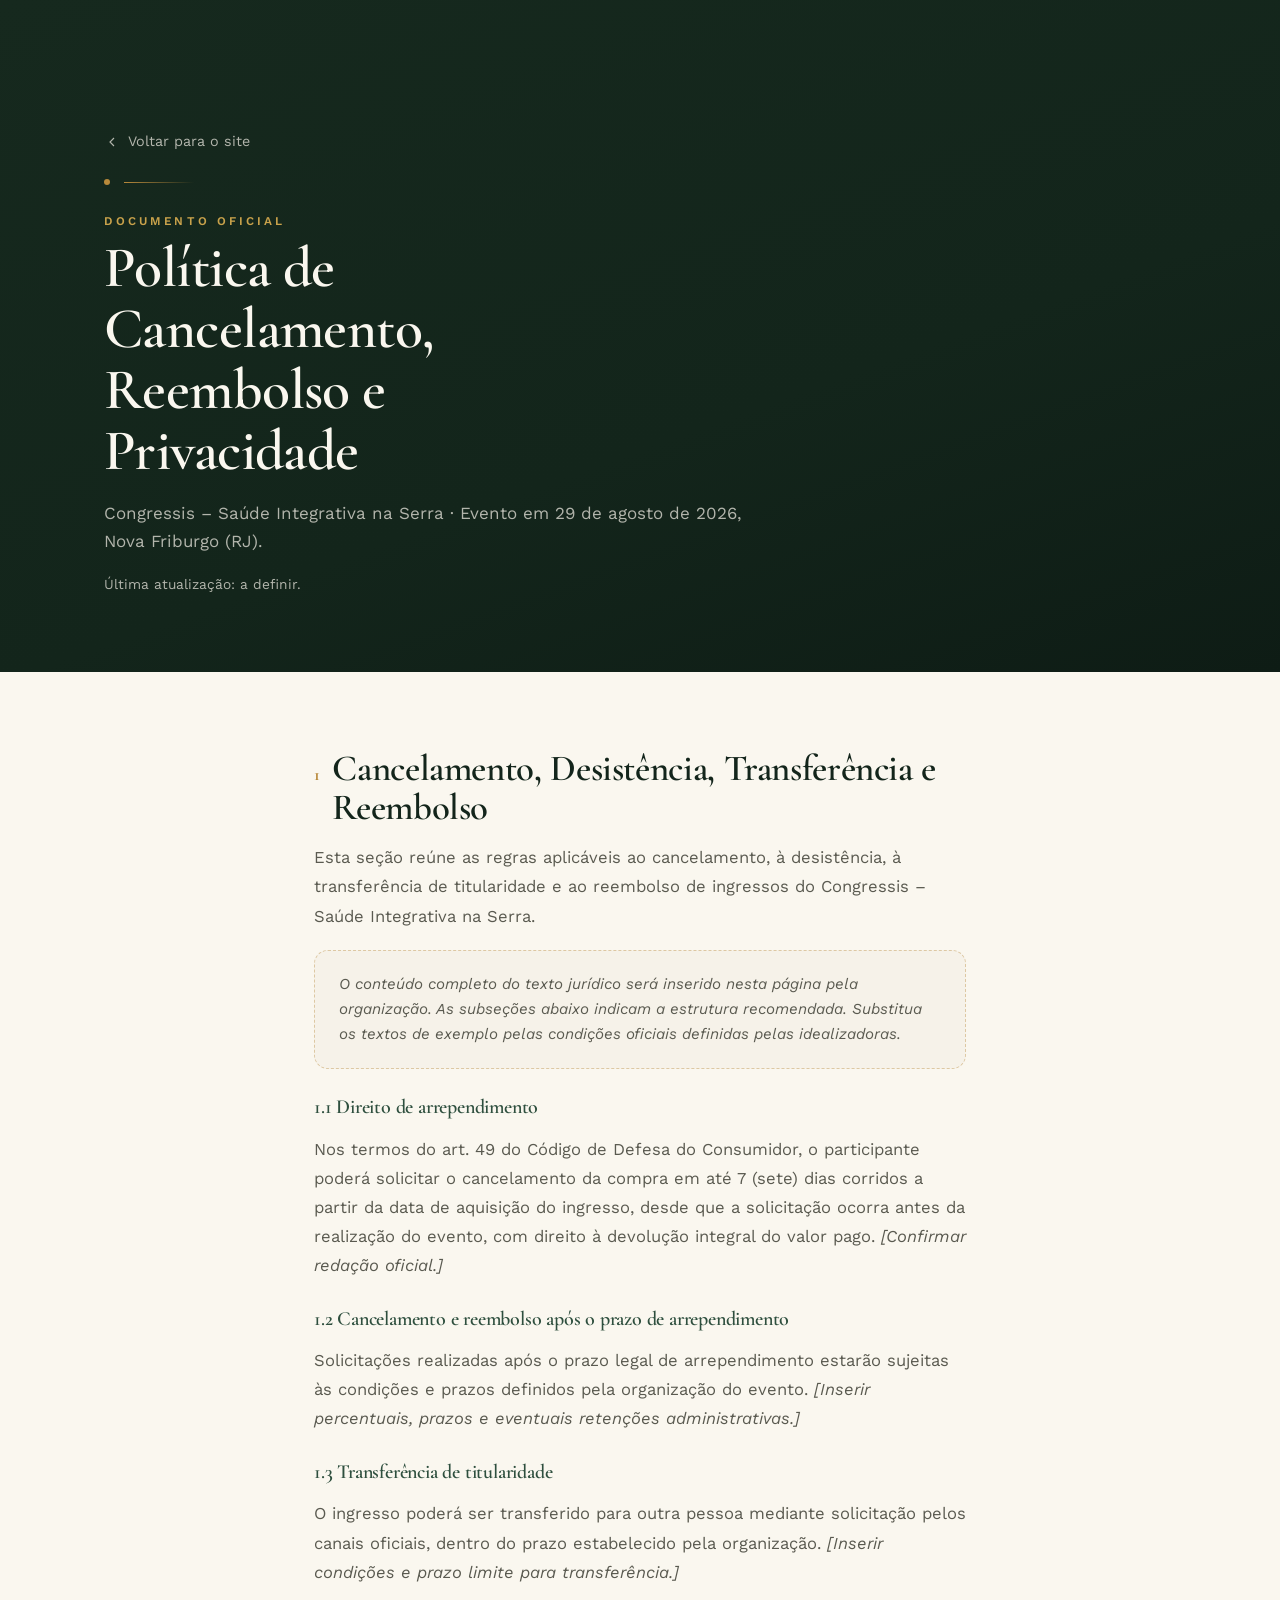
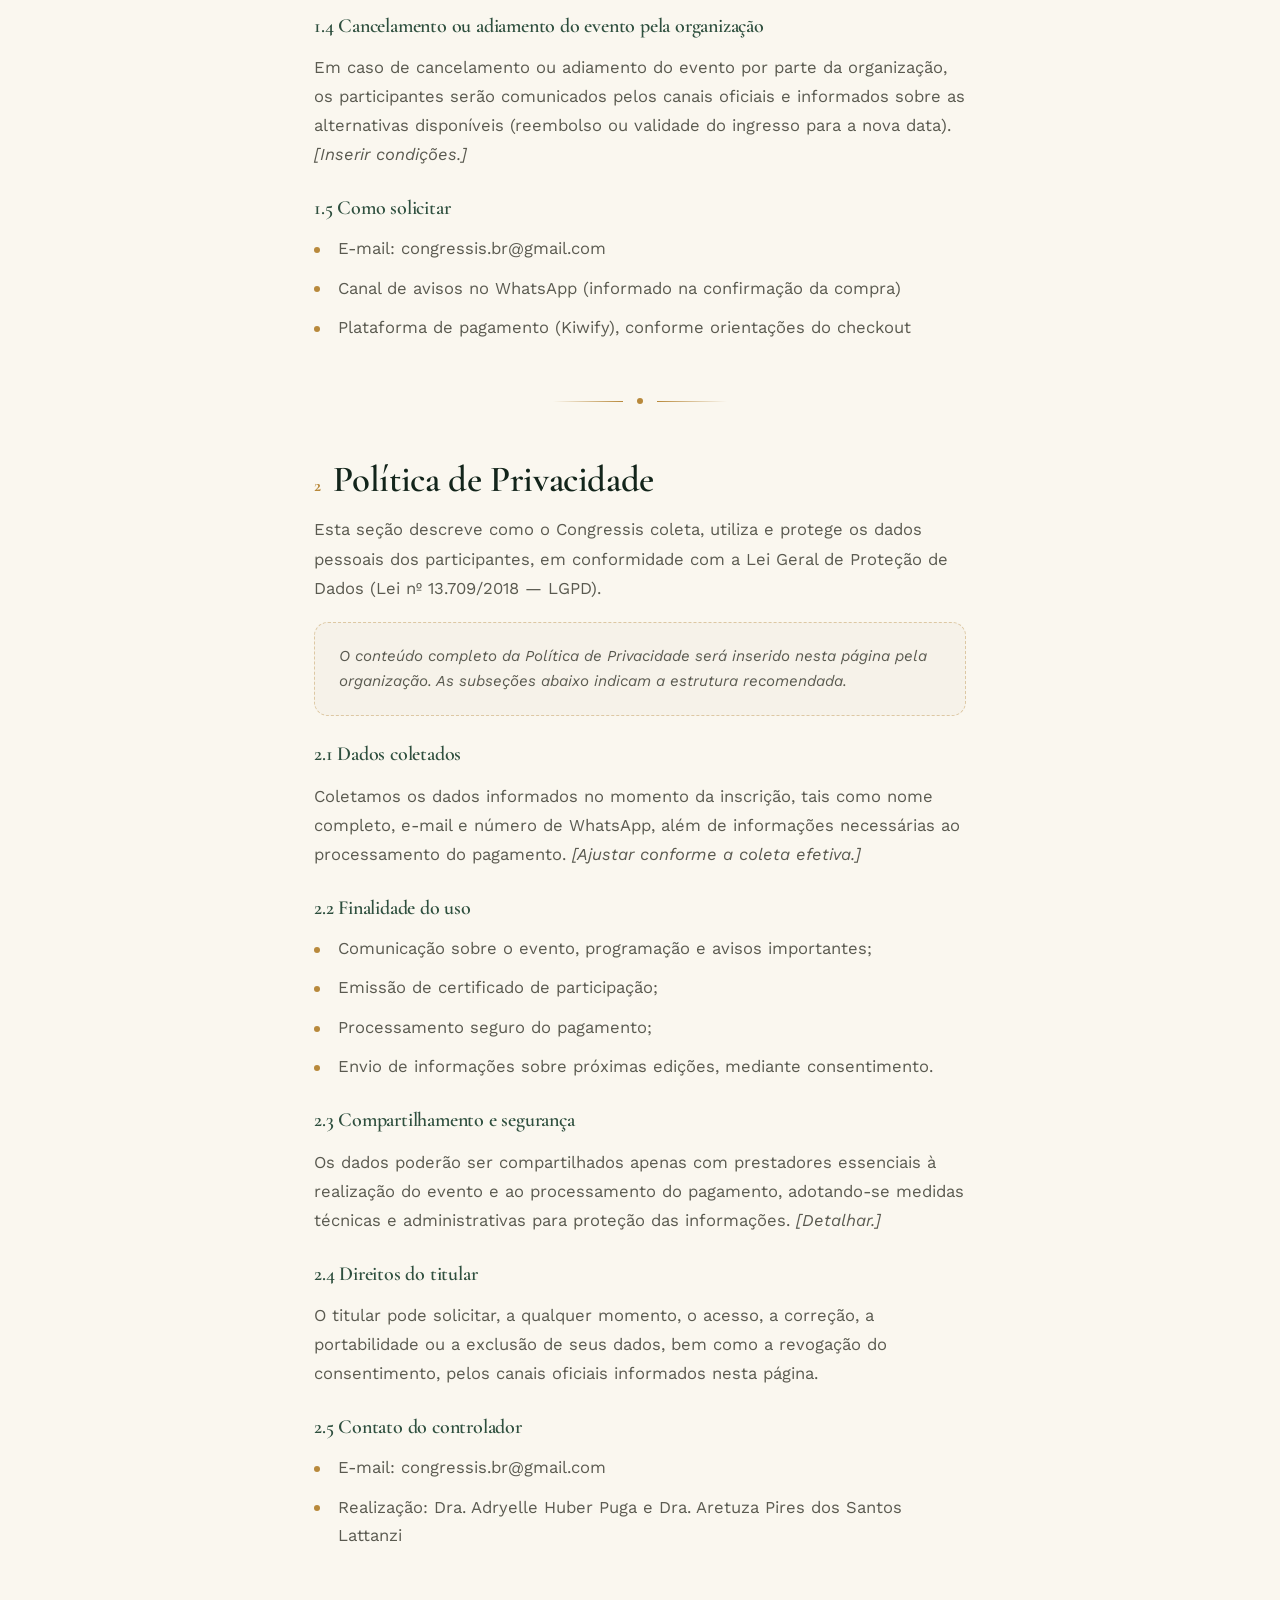
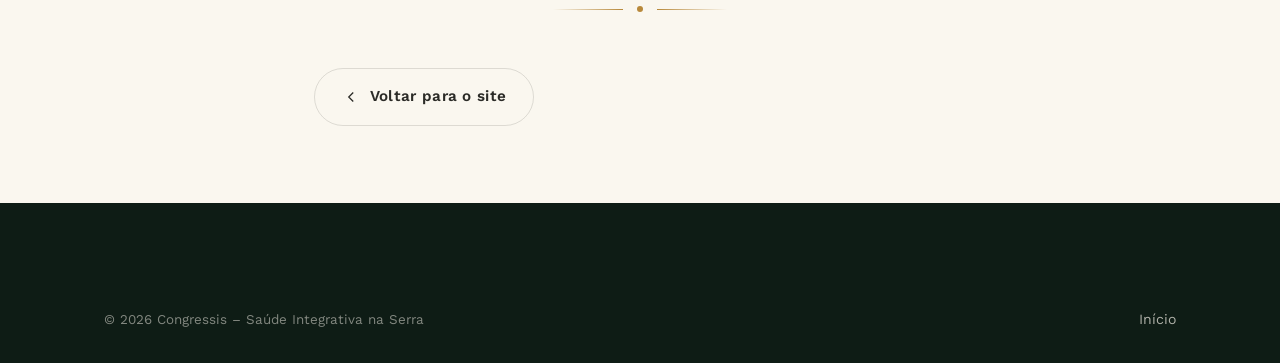
==== politica-de-cancelamento.html @ 17635ae8 "feat: landing page Congressis - Saúde Integrativa na Serra Página completa com hero, palestrantes, i" ====
<!DOCTYPE html>
<html lang="pt-BR">
<head>
<meta charset="UTF-8">
<meta name="viewport" content="width=device-width, initial-scale=1.0">
<title>Política de Cancelamento, Reembolso e Privacidade — Congressis</title>
<meta name="description" content="Política de Cancelamento, Desistência, Transferência e Reembolso e Política de Privacidade do Congressis – Saúde Integrativa na Serra.">
<link rel="preconnect" href="https://fonts.googleapis.com">
<link rel="preconnect" href="https://fonts.gstatic.com" crossorigin>
<link href="https://fonts.googleapis.com/css2?family=Cormorant+Garamond:ital,wght@0,400;0,500;0,600;0,700;1,400;1,500&family=Work+Sans:wght@300;400;500;600&display=swap" rel="stylesheet">
<link rel="stylesheet" href="styles.css">
<style>
  .legal-hd{background:linear-gradient(160deg,#16291E,#13251B 60%,#0E1C15);color:var(--cream-2);padding:130px 0 clamp(3rem,6vw,5rem)}
  .legal-hd .back{display:inline-flex;align-items:center;gap:.5rem;font-size:.9rem;color:rgba(246,242,233,.7);margin-bottom:1.6rem;transition:color .3s}
  .legal-hd .back:hover{color:var(--gold-light)}
  .legal-hd .back svg{width:16px;height:16px}
  .legal-hd h1{font-size:clamp(2.2rem,5vw,3.6rem);max-width:20ch;margin-top:.3rem}
  .legal-hd p{margin-top:1.1rem;color:rgba(246,242,233,.7);max-width:60ch}
  .legal-body{max-width:780px;margin-inline:auto;padding-block:clamp(3rem,6vw,5rem)}
  .legal-body h2{font-size:clamp(1.7rem,3.5vw,2.3rem);color:var(--green-deep);margin-top:2.8rem;display:flex;align-items:baseline;gap:.8rem}
  .legal-body h2 .n{font-family:var(--serif);font-size:1.1rem;color:var(--gold);font-weight:700;flex:none}
  .legal-body h2:first-child{margin-top:0}
  .legal-body h3{font-size:1.25rem;color:var(--green-mid);margin-top:1.8rem;font-family:var(--serif)}
  .legal-body p{margin-top:1rem;color:var(--ink-soft);font-size:1.04rem;line-height:1.75}
  .legal-body ul{margin-top:1rem;padding-left:0;list-style:none;display:flex;flex-direction:column;gap:.7rem}
  .legal-body li{position:relative;padding-left:1.5rem;color:var(--ink-soft);font-size:1.04rem;line-height:1.7}
  .legal-body li::before{content:"";position:absolute;left:0;top:.7em;width:6px;height:6px;border-radius:50%;background:var(--gold)}
  .legal-body .ph-note{margin-top:1.2rem;padding:1.3rem 1.5rem;border-radius:14px;background:var(--cream);border:1px dashed rgba(184,137,59,.4);font-size:.95rem;color:var(--ink-soft);font-style:italic}
  .legal-divider{margin:3.5rem 0}
  .legal-meta{font-size:.86rem;color:var(--ink-soft);margin-top:.8rem}
</style>
</head>
<body>

<header class="legal-hd">
  <div class="wrap">
    <a href="index.html" class="back"><svg viewBox="0 0 24 24" fill="none" stroke="currentColor" stroke-width="1.7"><path d="m15 18-6-6 6-6"/></svg>Voltar para o site</a>
    <div class="divider divider--start" style="margin-bottom:1.2rem"><span></span></div>
    <span class="eyebrow eyebrow--light">Documento oficial</span>
    <h1>Política de Cancelamento, Reembolso e Privacidade</h1>
    <p>Congressis – Saúde Integrativa na Serra · Evento em 29 de agosto de 2026, Nova Friburgo (RJ).</p>
    <p class="legal-meta">Última atualização: a definir.</p>
  </div>
</header>

<main class="wrap legal-body">

  <section id="cancelamento">
    <h2><span class="n">1</span> Cancelamento, Desistência, Transferência e Reembolso</h2>
    <p>Esta seção reúne as regras aplicáveis ao cancelamento, à desistência, à transferência de titularidade e ao reembolso de ingressos do Congressis – Saúde Integrativa na Serra.</p>

    <div class="ph-note">O conteúdo completo do texto jurídico será inserido nesta página pela organização. As subseções abaixo indicam a estrutura recomendada. Substitua os textos de exemplo pelas condições oficiais definidas pelas idealizadoras.</div>

    <h3>1.1 Direito de arrependimento</h3>
    <p>Nos termos do art. 49 do Código de Defesa do Consumidor, o participante poderá solicitar o cancelamento da compra em até 7 (sete) dias corridos a partir da data de aquisição do ingresso, desde que a solicitação ocorra antes da realização do evento, com direito à devolução integral do valor pago. <em>[Confirmar redação oficial.]</em></p>

    <h3>1.2 Cancelamento e reembolso após o prazo de arrependimento</h3>
    <p>Solicitações realizadas após o prazo legal de arrependimento estarão sujeitas às condições e prazos definidos pela organização do evento. <em>[Inserir percentuais, prazos e eventuais retenções administrativas.]</em></p>

    <h3>1.3 Transferência de titularidade</h3>
    <p>O ingresso poderá ser transferido para outra pessoa mediante solicitação pelos canais oficiais, dentro do prazo estabelecido pela organização. <em>[Inserir condições e prazo limite para transferência.]</em></p>

    <h3>1.4 Cancelamento ou adiamento do evento pela organização</h3>
    <p>Em caso de cancelamento ou adiamento do evento por parte da organização, os participantes serão comunicados pelos canais oficiais e informados sobre as alternativas disponíveis (reembolso ou validade do ingresso para a nova data). <em>[Inserir condições.]</em></p>

    <h3>1.5 Como solicitar</h3>
    <ul>
      <li>E-mail: congressis.br@gmail.com</li>
      <li>Canal de avisos no WhatsApp (informado na confirmação da compra)</li>
      <li>Plataforma de pagamento (Kiwify), conforme orientações do checkout</li>
    </ul>
  </section>

  <div class="divider legal-divider"><span></span></div>

  <section id="privacidade">
    <h2><span class="n">2</span> Política de Privacidade</h2>
    <p>Esta seção descreve como o Congressis coleta, utiliza e protege os dados pessoais dos participantes, em conformidade com a Lei Geral de Proteção de Dados (Lei nº 13.709/2018 — LGPD).</p>

    <div class="ph-note">O conteúdo completo da Política de Privacidade será inserido nesta página pela organização. As subseções abaixo indicam a estrutura recomendada.</div>

    <h3>2.1 Dados coletados</h3>
    <p>Coletamos os dados informados no momento da inscrição, tais como nome completo, e-mail e número de WhatsApp, além de informações necessárias ao processamento do pagamento. <em>[Ajustar conforme a coleta efetiva.]</em></p>

    <h3>2.2 Finalidade do uso</h3>
    <ul>
      <li>Comunicação sobre o evento, programação e avisos importantes;</li>
      <li>Emissão de certificado de participação;</li>
      <li>Processamento seguro do pagamento;</li>
      <li>Envio de informações sobre próximas edições, mediante consentimento.</li>
    </ul>

    <h3>2.3 Compartilhamento e segurança</h3>
    <p>Os dados poderão ser compartilhados apenas com prestadores essenciais à realização do evento e ao processamento do pagamento, adotando-se medidas técnicas e administrativas para proteção das informações. <em>[Detalhar.]</em></p>

    <h3>2.4 Direitos do titular</h3>
    <p>O titular pode solicitar, a qualquer momento, o acesso, a correção, a portabilidade ou a exclusão de seus dados, bem como a revogação do consentimento, pelos canais oficiais informados nesta página.</p>

    <h3>2.5 Contato do controlador</h3>
    <ul>
      <li>E-mail: congressis.br@gmail.com</li>
      <li>Realização: Dra. Adryelle Huber Puga e Dra. Aretuza Pires dos Santos Lattanzi</li>
    </ul>
  </section>

  <div class="divider legal-divider"><span></span></div>
  <a href="index.html" class="btn btn-outline"><svg viewBox="0 0 24 24" fill="none" stroke="currentColor" stroke-width="1.7" style="width:18px;height:18px"><path d="m15 18-6-6 6-6"/></svg>Voltar para o site</a>

</main>

<footer class="ft">
  <div class="wrap">
    <div class="ft-bottom" style="margin-top:0;border-top:none">
      <div class="copy">© 2026 Congressis – Saúde Integrativa na Serra</div>
      <div class="links"><a href="index.html">Início</a></div>
    </div>
  </div>
</footer>

</body>
</html>
---- styles.css ----
/* ============================================================
   CONGRESSIS — Design System v2
   ============================================================ */

:root{
  --green-deep:#13251B;
  --green-deep-2:#0E1C15;
  --green-mid:#2E4F3E;
  --green-soft:#3C6450;
  --gold:#B8893B;
  --gold-light:#C9A24B;
  --gold-pale:#D9BE83;
  --cream:#F6F2E9;
  --cream-2:#FAF7EF;
  --cream-3:#EFE8D9;
  --ink:#2B2B27;
  --ink-soft:#5A5A50;
  --line-soft:rgba(43,43,39,.14);

  --serif:"Cormorant Garamond", Georgia, serif;
  --sans:"Work Sans", system-ui, sans-serif;

  --maxw:1200px;
  --pad:clamp(1.25rem, 5vw, 4rem);
  --r:18px;
  --ease:cubic-bezier(.22,.61,.36,1);
}

/* ---------- Keyframes ---------- */
@keyframes gold-pulse{
  0%,100%{box-shadow:0 10px 30px -10px rgba(184,137,59,.6),0 0 0 0 rgba(201,162,75,0)}
  50%{box-shadow:0 14px 38px -10px rgba(184,137,59,.75),0 0 32px 10px rgba(201,162,75,.2)}
}
@keyframes nebula-drift{
  0%,100%{opacity:1;transform:scale(1) translate(0,0)}
  50%{opacity:.8;transform:scale(1.06) translate(-1.2%,.9%)}
}
@keyframes dot-shimmer{
  0%,100%{box-shadow:0 0 0 0 rgba(201,162,75,0)}
  50%{box-shadow:0 0 14px 5px rgba(201,162,75,.5)}
}
@media(prefers-reduced-motion:no-preference){
  .btn-gold{animation:gold-pulse 5s ease-in-out infinite}
  .btn-gold:hover{animation:none}
  .divider span{animation:dot-shimmer 4s ease-in-out 1.5s infinite}
  .hero-nebula{animation:nebula-drift 16s ease-in-out infinite}
}

*{box-sizing:border-box;margin:0;padding:0}
html{scroll-behavior:smooth;-webkit-text-size-adjust:100%}
body{
  font-family:var(--sans);
  color:var(--ink);
  background:var(--cream-2);
  line-height:1.65;
  font-size:17px;
  -webkit-font-smoothing:antialiased;
  overflow-x:hidden;
}
img{max-width:100%;display:block}
a{color:inherit;text-decoration:none}
button{font-family:inherit;cursor:pointer;border:none;background:none}

/* ---------- Typography ---------- */
h1,h2,h3,h4{font-family:var(--serif);font-weight:600;line-height:1.06;letter-spacing:-.01em}
.serif{font-family:var(--serif)}
.eyebrow{
  font-family:var(--sans);font-size:.74rem;font-weight:600;
  letter-spacing:.26em;text-transform:uppercase;color:var(--gold);
}
.eyebrow--light{color:var(--gold-light)}

/* ---------- Layout ---------- */
.wrap{max-width:var(--maxw);margin-inline:auto;padding-inline:var(--pad)}
section{position:relative}
.sec{padding-block:clamp(4.5rem,9vw,8rem)}
.sec--tight{padding-block:clamp(3.5rem,7vw,6rem)}
.bg-cream{background:var(--cream-2)}
.bg-cream-alt{background:var(--cream)}
.bg-green{background:var(--green-deep);color:var(--cream-2)}
.bg-green .eyebrow{color:var(--gold-light)}

/* ---------- Gold divider ---------- */
.divider{display:flex;align-items:center;justify-content:center;gap:.85rem}
.divider::before,.divider::after{
  content:"";height:1px;width:clamp(38px,7vw,70px);
  background:linear-gradient(90deg,transparent,var(--gold));
}
.divider::after{background:linear-gradient(90deg,var(--gold),transparent)}
.divider span{width:6px;height:6px;border-radius:50%;background:var(--gold);flex:none}
.divider--start{justify-content:flex-start}
.divider--start::before{display:none}

/* ---------- Section heading block ---------- */
.head{max-width:760px}
.head--center{margin-inline:auto;text-align:center}
.head .eyebrow{display:block;margin-bottom:1.1rem}
.head h2{font-size:clamp(1.5rem,3.2vw,2.4rem)}
.head p.lead{margin-top:1.25rem;font-size:1.08rem;color:var(--ink-soft);max-width:62ch}
.head--center p.lead{margin-inline:auto}
.bg-green .head p.lead{color:rgba(246,242,233,.85)}

/* ---------- Buttons ---------- */
.btn{
  display:inline-flex;align-items:center;gap:.6rem;
  font-family:var(--sans);font-weight:600;font-size:.95rem;letter-spacing:.02em;
  padding:1rem 1.9rem;border-radius:999px;
  transition:transform .35s var(--ease),box-shadow .35s var(--ease),background .35s var(--ease);
  white-space:nowrap;position:relative;
}
.btn .arr{transition:transform .35s var(--ease)}
.btn:hover .arr{transform:translateX(4px)}
.btn-gold{
  background:linear-gradient(135deg,var(--gold-light),var(--gold));
  color:#fff;box-shadow:0 10px 30px -10px rgba(184,137,59,.6);
}
.btn-gold:hover{transform:translateY(-2px);box-shadow:0 16px 38px -10px rgba(184,137,59,.8);animation:none}
.btn-outline{border:1px solid var(--line-soft);color:var(--ink);padding:.95rem 1.7rem}
.btn-outline:hover{border-color:var(--gold);color:var(--gold)}
.btn-outline--light{border-color:rgba(246,242,233,.32);color:var(--cream-2)}
.btn-outline--light:hover{border-color:var(--gold-light);color:var(--gold-light)}
.btn-lg{padding:1.15rem 2.3rem;font-size:1rem}

/* ============================================================
   HEADER
   ============================================================ */
.hd{
  position:fixed;top:0;left:0;right:0;z-index:60;
  transition:background .4s var(--ease),box-shadow .4s var(--ease),padding .4s var(--ease);
  padding-block:1rem;
}
.hd-inner{display:flex;align-items:center;justify-content:space-between;gap:1.5rem}
.brand{display:flex;align-items:center;gap:.7rem}
.brand-logo{height:50px;width:auto;transition:height .4s var(--ease)}
.nav{display:flex;align-items:center;gap:2rem}
.nav a{
  font-size:.92rem;font-weight:500;color:rgba(246,242,233,.86);
  position:relative;transition:color .3s;
}
.nav a::after{content:"";position:absolute;left:0;bottom:-6px;height:1.5px;width:0;background:var(--gold-light);transition:width .3s var(--ease)}
.nav a:hover{color:#fff}
.nav a:hover::after{width:100%}
.hd-cta{display:flex;align-items:center;gap:.9rem}

.hd.scrolled{background:rgba(250,247,239,.95);backdrop-filter:blur(14px);box-shadow:0 1px 0 var(--line-soft);padding-block:.7rem}
.hd.scrolled .brand-logo{height:44px}
.hd.scrolled .nav a{color:var(--ink-soft)}
.hd.scrolled .nav a:hover{color:var(--green-deep)}
.hd .logo-light-hd{display:block}
.hd .logo-dark-hd{display:none}
.hd.scrolled .logo-light-hd{display:none}
.hd.scrolled .logo-dark-hd{display:block}
.hd.scrolled .nav a::after{background:var(--gold)}

.burger{display:none;flex-direction:column;gap:5px;padding:8px;z-index:70}
.burger span{width:24px;height:2px;background:var(--cream-2);border-radius:2px;transition:.3s var(--ease)}
.hd.scrolled .burger span{background:var(--green-deep)}

/* ============================================================
   HERO
   ============================================================ */
.hero{
  position:relative;min-height:100svh;display:flex;align-items:center;
  background:linear-gradient(160deg,#16291E 0%,#13251B 45%,#0E1C15 100%);
  color:var(--cream-2);overflow:hidden;
  padding-top:120px;padding-bottom:60px;
}
.hero-texture{
  position:absolute;inset:0;pointer-events:none;
  background:url('assets/hero-texture.jpg') center/cover no-repeat;
  mix-blend-mode:multiply;opacity:.8;
}
/* Topographic texture — lighter on photo bg */
.hero-topo{
  position:absolute;inset:0;pointer-events:none;opacity:.35;
  background:
    repeating-radial-gradient(ellipse 90% 55% at 68% 42%, transparent 0,transparent 32px,rgba(201,162,75,.055) 33px,transparent 34px),
    repeating-radial-gradient(ellipse 90% 55% at 68% 42%, transparent 0,transparent 64px,rgba(201,162,75,.045) 65px,transparent 66px),
    repeating-radial-gradient(ellipse 90% 55% at 68% 42%, transparent 0,transparent 100px,rgba(201,162,75,.04) 101px,transparent 102px),
    repeating-radial-gradient(ellipse 90% 55% at 68% 42%, transparent 0,transparent 140px,rgba(201,162,75,.03) 141px,transparent 142px),
    repeating-radial-gradient(ellipse 90% 55% at 68% 42%, transparent 0,transparent 185px,rgba(201,162,75,.025) 186px,transparent 187px),
    repeating-linear-gradient(160deg, rgba(201,162,75,.02) 0 1px, transparent 1px 40px);
  mask-image:radial-gradient(ellipse 85% 75% at 68% 40%, rgba(0,0,0,.9) 20%, transparent 78%);
}
/* Slow golden nebula drift */
.hero-nebula{
  position:absolute;inset:-20%;pointer-events:none;will-change:transform;
  background:
    radial-gradient(ellipse 55% 42% at 68% 38%, rgba(201,162,75,.13), transparent 68%),
    radial-gradient(ellipse 35% 50% at 30% 68%, rgba(46,79,62,.42), transparent 62%);
}
.hero-grid{position:relative;display:grid;grid-template-columns:1.15fr .85fr;gap:clamp(2rem,5vw,5rem);align-items:center;width:100%}
.hero-eyebrow{display:flex;align-items:center;gap:.8rem;margin-bottom:1.6rem;flex-wrap:wrap}
.hero-eyebrow .dot{width:5px;height:5px;border-radius:50%;background:var(--gold-light)}
.hero h1{
  font-size:clamp(1.9rem,4vw,3.3rem);
  line-height:1.05;letter-spacing:-.015em;
  margin-bottom:1.5rem;text-wrap:balance;
}
.hero h1 em{font-style:italic;color:var(--gold-light)}
.hero .sub{font-size:clamp(1rem,1.5vw,1.18rem);color:rgba(246,242,233,.85);max-width:50ch;line-height:1.65;font-weight:300}

.hero-meta{
  margin-top:2.2rem;display:flex;flex-wrap:wrap;gap:.5rem 1.3rem;
  padding:1.1rem 0;border-top:1px solid rgba(246,242,233,.16);border-bottom:1px solid rgba(246,242,233,.16);
  max-width:640px;
}
.hero-meta .mi{display:flex;align-items:center;gap:.55rem;font-size:.93rem;color:rgba(246,242,233,.9)}
.hero-meta .mi svg{width:17px;height:17px;color:var(--gold-light);flex:none}
.hero-cta{margin-top:2.2rem;display:flex;align-items:center;gap:1.2rem;flex-wrap:wrap}
.hero-micro{margin-top:1.4rem;font-size:.86rem;color:rgba(246,242,233,.65);display:flex;align-items:center;gap:.5rem}
.hero-micro svg{width:15px;height:15px;color:var(--gold-light);flex:none}

/* hero visual */
.hero-visual{position:relative;display:flex;justify-content:center}
.hero-frame{
  position:relative;width:min(100%,420px);aspect-ratio:3/4;border-radius:230px 230px 22px 22px;
  overflow:hidden;border:1px solid rgba(201,162,75,.4);
  box-shadow:0 40px 90px -40px rgba(0,0,0,.7);
  background:var(--green-deep);
}
.hero-frame img{width:100%;height:100%;object-fit:cover;object-position:center top}
.hero-frame .ph{position:absolute;inset:0}
.hero-frame::after{content:"";position:absolute;inset:0;border-radius:inherit;box-shadow:inset 0 0 0 7px rgba(246,242,233,.06)}
.hero-ring{position:absolute;inset:-18px;border:1px solid rgba(201,162,75,.28);border-radius:240px 240px 30px 30px;pointer-events:none}
.hero-badge{
  position:absolute;left:-6%;bottom:8%;background:var(--cream-2);color:var(--green-deep);
  border-radius:16px;padding:.9rem 1.2rem;box-shadow:0 24px 50px -20px rgba(0,0,0,.5);
  display:flex;flex-direction:column;gap:.1rem;
}
.hero-badge .n{font-family:var(--serif);font-size:1.9rem;font-weight:700;line-height:1;color:var(--gold)}
.hero-badge .l{font-size:.72rem;letter-spacing:.12em;text-transform:uppercase;color:var(--ink-soft)}

/* ---------- Image placeholders ---------- */
.ph{
  background:repeating-linear-gradient(135deg,rgba(46,79,62,.16) 0 10px,rgba(46,79,62,.06) 10px 20px),var(--cream-3);
  display:flex;align-items:center;justify-content:center;text-align:center;
}
.ph span{font-family:ui-monospace,"SF Mono",Menlo,monospace;font-size:.7rem;letter-spacing:.08em;color:var(--green-mid);opacity:.7;text-transform:uppercase;padding:.5rem}
.ph--dark{background:repeating-linear-gradient(135deg,rgba(255,255,255,.05) 0 10px,rgba(255,255,255,.02) 10px 20px),#1b3326}
.ph--dark span{color:var(--gold-light);opacity:.65}

/* ============================================================
   SOBRE
   ============================================================ */
.sobre-grid{display:grid;grid-template-columns:.95fr 1.05fr;gap:clamp(2rem,5vw,5rem);align-items:start}
.sobre-body p{margin-top:1.3rem;font-size:1.05rem;color:var(--ink-soft)}
.sobre-body p:first-child{margin-top:0}
.sobre-body p strong{color:var(--ink);font-weight:600}
.sobre-aside{position:relative}
.sobre-img{position:relative;aspect-ratio:4/5;border-radius:var(--r);overflow:hidden;border:1px solid var(--line-soft)}
.sobre-quote{
  margin-top:1.6rem;padding:1.5rem 1.6rem;border-left:2px solid var(--gold);
  background:var(--cream);border-radius:0 14px 14px 0;
}
.sobre-quote p{font-family:var(--serif);font-size:1.4rem;font-style:italic;line-height:1.3;color:var(--green-deep)}

/* ============================================================
   PILARES
   ============================================================ */
.pilares{display:grid;grid-template-columns:repeat(5,1fr);gap:1.2rem;margin-top:3.5rem}
.pilar{
  padding:2.8rem 1.6rem 2.4rem;border-radius:var(--r);background:var(--cream-2);
  border:1px solid var(--line-soft);text-align:center;
  transition:transform .4s var(--ease),box-shadow .4s var(--ease),border-color .4s var(--ease);
}
.pilar:hover{transform:translateY(-8px);box-shadow:0 28px 56px -30px rgba(19,37,27,.38);border-color:rgba(184,137,59,.45)}
.pilar-ic{
  width:68px;height:68px;margin:0 auto 1.6rem;border-radius:50%;
  display:grid;place-items:center;background:rgba(184,137,59,.1);color:var(--gold);
  border:1px solid rgba(184,137,59,.3);
  transition:background .4s var(--ease),border-color .4s var(--ease);
}
.pilar:hover .pilar-ic{background:rgba(184,137,59,.18);border-color:rgba(184,137,59,.55)}
.pilar-ic svg{width:32px;height:32px}
.pilar h3{font-size:1.45rem;color:var(--green-deep)}
.pilar p{margin-top:.3rem;font-size:.9rem;color:var(--ink-soft)}

/* ============================================================
   PARA QUEM
   ============================================================ */
.tags{display:flex;flex-wrap:wrap;gap:.75rem;margin-top:3rem;justify-content:center}
.tag{
  display:inline-flex;align-items:center;gap:.6rem;
  padding:.85rem 1.35rem;border-radius:999px;background:var(--cream-2);
  border:1px solid var(--line-soft);font-size:.97rem;font-weight:500;color:var(--ink);
  transition:.35s var(--ease);
}
.tag::before{content:"";width:6px;height:6px;border-radius:50%;background:var(--gold);flex:none}
.tag:hover{background:var(--green-deep);color:var(--cream-2);border-color:var(--green-deep);transform:translateY(-3px)}
.tag:hover::before{background:var(--gold-light)}

/* ============================================================
   VIVER — uniform 3-col grid
   ============================================================ */
.viver-grid{display:grid;grid-template-columns:repeat(3,1fr);gap:1.1rem;margin-top:3.5rem}
.viver-card{
  padding:2rem 1.8rem;border-radius:var(--r);
  background:linear-gradient(160deg,rgba(255,255,255,.05),rgba(255,255,255,.01));
  border:1px solid rgba(246,242,233,.14);
  transition:.4s var(--ease);min-height:200px;display:flex;flex-direction:column;
}
.viver-card:hover{border-color:rgba(201,162,75,.48);background:linear-gradient(160deg,rgba(201,162,75,.13),rgba(255,255,255,.02));transform:translateY(-5px)}
.viver-ic{width:48px;height:48px;border-radius:14px;display:grid;place-items:center;background:rgba(201,162,75,.14);color:var(--gold-light);margin-bottom:1.4rem;flex:none}
.viver-ic svg{width:24px;height:24px}
.viver-card h3{font-size:1.35rem;color:var(--cream-2);margin-top:0}
.viver-card p{margin-top:.5rem;font-size:.95rem;color:rgba(246,242,233,.82);line-height:1.6}

/* ============================================================
   PALESTRANTES
   ============================================================ */
.day-band{
  margin-top:2.5rem;display:flex;flex-wrap:wrap;align-items:center;gap:.6rem 2rem;
  padding:1.3rem 1.7rem;border-radius:16px;background:var(--green-deep);color:var(--cream-2);
}
.day-band .di{display:flex;align-items:center;gap:.7rem;font-size:.97rem}
.day-band .di b{font-family:var(--serif);font-size:1.6rem;font-weight:700;color:var(--gold-light);line-height:1}
.day-band .di span{color:rgba(246,242,233,.85)}
.day-band .note{margin-left:auto;font-size:.84rem;font-style:italic;color:rgba(246,242,233,.6)}

.speakers{display:grid;grid-template-columns:repeat(3,1fr);gap:2.2rem 1.8rem;margin-top:3.5rem}
.speaker{text-align:center;display:flex;flex-direction:column;align-items:center}
.sp-photo{position:relative;width:190px;height:190px;margin-bottom:1.4rem}
.sp-photo .circle{
  width:100%;height:100%;border-radius:50%;overflow:hidden;
  border:1.5px solid rgba(184,137,59,.5);box-shadow:0 18px 40px -22px rgba(19,37,27,.5);
  transition:border-color .4s var(--ease),box-shadow .4s var(--ease);
}
.sp-photo .circle img{
  width:100%;height:100%;object-fit:cover;object-position:center top;
  transition:transform .6s var(--ease);
}
.sp-photo .circle .ph{width:100%;height:100%}
.sp-photo::before{
  content:"";position:absolute;inset:-9px;border:1.5px solid rgba(184,137,59,.22);border-radius:50%;
  transition:border-color .4s var(--ease),box-shadow .4s var(--ease);
}
.sp-photo:hover .circle img{transform:scale(1.08)}
.sp-photo:hover .circle{border-color:rgba(201,162,75,.9);box-shadow:0 0 0 4px rgba(201,162,75,.18),0 18px 40px -22px rgba(19,37,27,.5)}
.sp-photo:hover::before{border-color:rgba(201,162,75,.55);box-shadow:0 0 20px 2px rgba(201,162,75,.12)}

.sp-flag{
  position:absolute;right:6px;bottom:14px;width:42px;height:42px;border-radius:50%;
  overflow:hidden;border:3px solid var(--cream-2);box-shadow:0 6px 16px -6px rgba(0,0,0,.4);display:flex;
}
.sp-flag i{flex:1;height:100%}
.sp-flag .b{background:#0055A4}.sp-flag .w{background:#fff}.sp-flag .r{background:#EF4135}
.speaker h3{font-size:1.55rem;color:var(--green-deep);line-height:1.1}
.speaker .cred{margin-top:.5rem;font-size:.84rem;color:var(--ink-soft);line-height:1.55;max-width:34ch}
.speaker .talk{
  margin-top:1rem;font-family:var(--serif);font-style:italic;font-size:1.18rem;font-weight:600;
  color:var(--green-deep);line-height:1.35;max-width:36ch;
}
.speaker .talk::before{content:"\201C";color:var(--gold);font-size:1.4em;line-height:0;vertical-align:-.28em}
.speaker .talk::after{content:"\201D";color:var(--gold)}

/* ============================================================
   DIFERENCIAIS
   ============================================================ */
.dif-grid{display:grid;grid-template-columns:repeat(3,1fr);gap:1.3rem;margin-top:3.5rem}
.dif{padding:2rem 1.8rem;border-radius:var(--r);background:var(--cream-2);border:1px solid var(--line-soft);transition:.35s var(--ease)}
.dif:hover{border-color:rgba(184,137,59,.4);box-shadow:0 20px 44px -28px rgba(19,37,27,.3)}
.dif-num{font-family:var(--serif);font-size:1.1rem;color:var(--gold);font-weight:700;letter-spacing:.05em}
.dif h3{margin-top:.7rem;font-size:1.45rem;color:var(--green-deep)}
.dif p{margin-top:.55rem;font-size:.97rem;color:var(--ink-soft)}

/* ============================================================
   LOCAL
   ============================================================ */
.local-grid{display:grid;grid-template-columns:1fr 1.15fr;gap:clamp(2rem,4vw,3.5rem);align-items:stretch}
.local-info{display:flex;flex-direction:column;justify-content:center}
.local-card{margin-top:1.8rem;padding:1.8rem;border-radius:var(--r);background:var(--cream-2);border:1px solid var(--line-soft)}
.local-card .name{font-family:var(--serif);font-size:1.7rem;color:var(--green-deep)}
.local-card .addr{margin-top:.6rem;color:var(--ink-soft);font-size:1rem;line-height:1.6}
.local-card .btn{margin-top:1.4rem}
.local-map{border-radius:var(--r);overflow:hidden;border:1px solid var(--line-soft);min-height:380px;position:relative}
.local-map iframe{width:100%;height:100%;border:0;display:block;min-height:380px}

/* ============================================================
   INGRESSOS
   ============================================================ */
.ticket-wrap{display:flex;justify-content:center;margin-top:3rem}
.ticket{
  position:relative;width:min(100%,560px);background:var(--cream-2);
  border-radius:24px;padding:3rem clamp(1.8rem,4vw,3rem);
  border:1.5px solid var(--gold);
  box-shadow:0 40px 90px -45px rgba(19,37,27,.5);
}
.ticket::before{content:"";position:absolute;inset:7px;border:1px solid rgba(184,137,59,.35);border-radius:18px;pointer-events:none}
.ticket-tag{
  position:absolute;top:-15px;left:50%;transform:translateX(-50%);
  background:var(--green-deep);color:var(--gold-light);
  font-size:.72rem;letter-spacing:.16em;text-transform:uppercase;font-weight:600;
  padding:.55rem 1.3rem;border-radius:999px;white-space:nowrap;
}
.ticket-lote{text-align:center;font-size:.8rem;letter-spacing:.22em;text-transform:uppercase;color:var(--gold);font-weight:600}
.ticket-price{text-align:center;margin-top:.6rem;line-height:1}
.ticket-price .cur{font-family:var(--serif);font-size:1.6rem;color:var(--green-deep);vertical-align:.9rem}
.ticket-price .val{font-family:var(--serif);font-size:clamp(3.5rem,9vw,5rem);font-weight:700;color:var(--green-deep)}
.ticket-price .cents{font-family:var(--serif);font-size:1.8rem;color:var(--green-deep);vertical-align:.9rem}
.ticket-feats{margin-top:2rem;display:flex;flex-direction:column;gap:.95rem;list-style:none}
.ticket-feats li{display:flex;align-items:flex-start;gap:.8rem;font-size:1rem;color:var(--ink)}
.ticket-feats li svg{width:20px;height:20px;color:var(--gold);flex:none;margin-top:1px}
.ticket .btn{width:100%;justify-content:center;margin-top:2rem}
.ticket-seal{margin-top:1.1rem;text-align:center;font-size:.82rem;color:var(--ink-soft);display:flex;align-items:center;justify-content:center;gap:.5rem}
.ticket-seal svg{width:15px;height:15px;color:var(--gold)}
.ticket-note{max-width:560px;margin:1.6rem auto 0;text-align:center;font-size:.9rem;color:var(--ink-soft);line-height:1.6}

/* ============================================================
   IDEALIZADORAS
   ============================================================ */
.ideal{display:flex;flex-direction:column;gap:3.5rem;margin-top:3.5rem}
.ideal-row{display:grid;grid-template-columns:300px 1fr;gap:clamp(1.8rem,4vw,3.5rem);align-items:start}
.ideal-row:nth-child(even){grid-template-columns:1fr 300px}
.ideal-row:nth-child(even) .ideal-photo{order:2}
.ideal-photo{position:relative}
.ideal-photo .frame{aspect-ratio:4/5;border-radius:20px;overflow:hidden;border:1px solid rgba(184,137,59,.4)}
.ideal-photo .frame img{width:100%;height:100%;object-fit:cover;object-position:center top}
.ideal-photo::after{content:"";position:absolute;inset:-12px;border:1px solid rgba(184,137,59,.22);border-radius:28px;pointer-events:none}
.ideal-role{font-size:.76rem;letter-spacing:.2em;text-transform:uppercase;color:var(--gold);font-weight:600}
.ideal-name{margin-top:.5rem;font-size:clamp(1.7rem,2.8vw,2.3rem);color:var(--green-deep)}
.ideal-tagline{margin-top:.9rem;font-family:var(--serif);font-style:italic;font-size:1.3rem;color:var(--green-mid);line-height:1.3;max-width:46ch}
.ideal-bio{margin-top:1.3rem;font-size:.98rem;color:var(--ink-soft);line-height:1.78;max-width:62ch}

/* ============================================================
   PROPÓSITO — dark
   ============================================================ */
.prop-grid{display:grid;grid-template-columns:1fr 1fr;gap:1.4rem;margin-top:3.5rem}
.prop-card{padding:2.4rem;border-radius:var(--r);border:1px solid rgba(246,242,233,.16);background:rgba(255,255,255,.04)}
.prop-card .k{display:flex;align-items:center;gap:.8rem;margin-bottom:1.1rem}
.prop-card .k svg{width:24px;height:24px;color:var(--gold-light)}
.prop-card h3{font-size:1.65rem;color:var(--cream-2)}
.prop-card p{font-size:1rem;color:rgba(246,242,233,.88);line-height:1.72}
.valores{grid-column:span 2;padding:2.4rem;border-radius:var(--r);border:1px solid rgba(201,162,75,.3);background:linear-gradient(135deg,rgba(201,162,75,.08),rgba(255,255,255,.02))}
.valores .k{display:flex;align-items:center;gap:.8rem;margin-bottom:1.3rem;justify-content:center}
.valores .chips{display:flex;flex-wrap:wrap;gap:.7rem;justify-content:center}
.valores .chips span{padding:.6rem 1.2rem;border-radius:999px;border:1px solid rgba(246,242,233,.25);font-size:.92rem;color:rgba(246,242,233,.95)}

/* ============================================================
   APOIADORES
   ============================================================ */
.support{display:flex;flex-direction:column;gap:2.6rem;margin-top:3.5rem}
.support-group .gh{display:flex;align-items:center;gap:1rem;margin-bottom:1.3rem}
.support-group .gh h3{font-size:1.25rem;color:var(--green-deep);white-space:nowrap}
.support-group .gh .ln{flex:1;height:1px;background:var(--line-soft)}
.logo-grid{display:grid;grid-template-columns:repeat(auto-fill,minmax(150px,1fr));gap:1rem}
.logo-slot{aspect-ratio:16/9;border-radius:12px;border:1px dashed rgba(184,137,59,.4);background:var(--cream-2);display:grid;place-items:center}
.logo-slot span{font-family:ui-monospace,monospace;font-size:.68rem;letter-spacing:.1em;color:var(--ink-soft);opacity:.55;text-transform:uppercase}

/* ============================================================
   FAQ
   ============================================================ */
.faq{max-width:820px;margin:3.5rem auto 0}
.faq-item{border-bottom:1px solid var(--line-soft)}
.faq-q{
  width:100%;display:flex;align-items:center;justify-content:space-between;gap:1.5rem;
  padding:1.6rem 0;text-align:left;font-family:var(--serif);font-size:1.35rem;color:var(--green-deep);transition:color .3s;
}
.faq-q:hover{color:var(--gold)}
.faq-ic{width:30px;height:30px;flex:none;border-radius:50%;border:1px solid var(--line-soft);display:grid;place-items:center;position:relative;transition:.35s var(--ease)}
.faq-ic::before,.faq-ic::after{content:"";position:absolute;background:var(--gold);transition:.35s var(--ease)}
.faq-ic::before{width:12px;height:1.5px}
.faq-ic::after{width:1.5px;height:12px}
.faq-item.open .faq-ic{background:var(--green-deep);border-color:var(--green-deep)}
.faq-item.open .faq-ic::before,.faq-item.open .faq-ic::after{background:var(--gold-light)}
.faq-item.open .faq-ic::after{transform:scaleY(0)}
.faq-a{overflow:hidden;max-height:0;transition:max-height .4s var(--ease)}
.faq-a p{padding:0 0 1.6rem;font-size:1.02rem;color:var(--ink-soft);line-height:1.7;max-width:70ch}

/* ============================================================
   CTA FINAL — dark
   ============================================================ */
.cta-final{text-align:center}
.cta-final h2{font-size:clamp(1.7rem,3.8vw,2.8rem);color:var(--cream-2);text-wrap:balance}
.cta-final h2 em{font-style:italic;color:var(--gold-light)}
.cta-final p{max-width:60ch;margin:1.4rem auto 0;font-size:1.1rem;color:rgba(246,242,233,.82)}
.cta-final .btn{margin-top:2.4rem}

/* ============================================================
   FOOTER
   ============================================================ */
.ft{background:var(--green-deep-2);color:rgba(246,242,233,.7);padding-block:clamp(3.5rem,6vw,5rem) 2rem}
.ft-grid{display:grid;grid-template-columns:1.4fr 1fr 1fr;gap:2.5rem}
.ft-brand .ft-logo{height:auto;max-height:120px;width:auto;max-width:180px;margin-bottom:1.2rem}
.ft-brand p{font-size:.95rem;line-height:1.7;max-width:38ch}
.ft h4{font-family:var(--sans);font-size:.78rem;letter-spacing:.18em;text-transform:uppercase;color:var(--gold-light);margin-bottom:1.2rem;font-weight:600}
.ft-col a,.ft-col p{display:flex;align-items:center;gap:.6rem;font-size:.95rem;margin-bottom:.85rem;color:rgba(246,242,233,.75);transition:color .3s}
.ft-col a:hover{color:var(--gold-light)}
.ft-col svg{width:16px;height:16px;color:var(--gold-light);flex:none}
.ft-bottom{margin-top:3rem;padding-top:1.8rem;border-top:1px solid rgba(246,242,233,.12);display:flex;flex-wrap:wrap;gap:1rem 2rem;align-items:center;justify-content:space-between}
.ft-bottom .links{display:flex;flex-wrap:wrap;gap:1.5rem;font-size:.88rem}
.ft-bottom .links a:hover{color:var(--gold-light)}
.ft-bottom .copy{font-size:.84rem;color:rgba(246,242,233,.5)}

/* ============================================================
   MODAL
   ============================================================ */
.modal{position:fixed;inset:0;z-index:100;display:none;align-items:center;justify-content:center;padding:1.5rem}
.modal.open{display:flex}
.modal-ov{position:absolute;inset:0;background:rgba(14,28,21,.75);backdrop-filter:blur(6px);opacity:0;transition:opacity .35s}
.modal.open .modal-ov{opacity:1}
.modal-card{
  position:relative;width:min(100%,480px);background:var(--cream-2);border-radius:24px;
  padding:clamp(1.8rem,4vw,2.8rem);box-shadow:0 50px 100px -30px rgba(0,0,0,.6);
  transform:translateY(18px) scale(.98);opacity:0;transition:transform .4s var(--ease),opacity .4s var(--ease);
  max-height:92vh;overflow-y:auto;border:1px solid rgba(184,137,59,.3);
}
.modal.open .modal-card{transform:none;opacity:1}
.modal-close{position:absolute;top:1.1rem;right:1.1rem;width:38px;height:38px;border-radius:50%;display:grid;place-items:center;color:var(--ink-soft);transition:.3s}
.modal-close:hover{background:var(--cream-3);color:var(--green-deep)}
.modal-close svg{width:20px;height:20px}
.modal-head{text-align:center;margin-bottom:1.8rem}
.modal-head .emb{width:54px;margin:0 auto .9rem}
.modal-head h3{font-size:1.9rem;color:var(--green-deep)}
.modal-head p{margin-top:.5rem;font-size:.95rem;color:var(--ink-soft)}
.field{margin-bottom:1.1rem}
.field label{display:block;font-size:.84rem;font-weight:600;color:var(--green-deep);margin-bottom:.45rem}
.field input{
  width:100%;padding:.9rem 1.1rem;border-radius:12px;border:1px solid var(--line-soft);
  background:#fff;font-family:inherit;font-size:1rem;color:var(--ink);transition:.25s;
}
.field input:focus{outline:none;border-color:var(--gold);box-shadow:0 0 0 3px rgba(184,137,59,.14)}
.field input.err{border-color:#c0492f;box-shadow:0 0 0 3px rgba(192,73,47,.12)}
.field .msg{font-size:.78rem;color:#c0492f;margin-top:.35rem;display:none}
.field.err .msg{display:block}
.consent{display:flex;align-items:flex-start;gap:.7rem;margin:1.3rem 0;cursor:pointer}
.consent input{margin-top:3px;width:18px;height:18px;accent-color:var(--gold);flex:none}
.consent span{font-size:.84rem;color:var(--ink-soft);line-height:1.5}
.consent a{color:var(--gold);text-decoration:underline}
.consent.err span{color:#c0492f}
.modal .btn{width:100%;justify-content:center}
.modal-secure{margin-top:1rem;text-align:center;font-size:.82rem;color:var(--ink-soft);display:flex;align-items:center;justify-content:center;gap:.5rem}
.modal-secure svg{width:14px;height:14px;color:var(--gold)}
.modal-success{text-align:center;padding:1rem 0}
.modal-success .ok{width:70px;height:70px;margin:0 auto 1.3rem;border-radius:50%;background:rgba(46,79,62,.12);display:grid;place-items:center;color:var(--green-mid)}
.modal-success .ok svg{width:36px;height:36px}
.modal-success h3{font-size:1.8rem;color:var(--green-deep)}
.modal-success p{margin-top:.7rem;color:var(--ink-soft);font-size:.97rem}

/* ============================================================
   Reveal on scroll
   ============================================================ */
.reveal{opacity:0;transform:translateY(26px);transition:opacity .8s var(--ease),transform .8s var(--ease)}
.reveal.in{opacity:1;transform:none}
@media(prefers-reduced-motion:reduce){
  .reveal{opacity:1;transform:none;transition:none}
  .btn-gold,.divider span,.hero-nebula{animation:none!important}
}

/* ============================================================
   RESPONSIVE
   ============================================================ */
@media(max-width:1080px){
  .pilares{grid-template-columns:repeat(3,1fr)}
  .viver-grid{grid-template-columns:repeat(2,1fr)}
  .speakers{grid-template-columns:repeat(2,1fr)}
  .dif-grid{grid-template-columns:repeat(2,1fr)}
}
@media(max-width:880px){
  .nav,.hd-cta .btn{display:none}
  .burger{display:flex}
  .hero-grid{grid-template-columns:1fr;justify-items:center}
  .hero-visual{display:flex;justify-content:center;margin-top:2.2rem}
  .hero-visual .hero-frame{width:min(85vw,340px)}
  .hero-copy{text-align:center}
  .hero-meta{align-items:center}
  .hero-cta{justify-content:center}
  .hero-micro{justify-content:center;flex-direction:column;align-items:center;gap:.45rem;text-align:center}
  .sobre-grid,.local-grid{grid-template-columns:1fr}
  .ideal-row,.ideal-row:nth-child(even){grid-template-columns:1fr}
  .ideal-row:nth-child(even) .ideal-photo{order:0}
  .ideal-photo{width:100%}
  .ideal-photo .frame{max-width:100%;width:100%}
  .prop-grid{grid-template-columns:1fr}
  .valores{grid-column:auto}
  .valores .chips{display:flex;flex-direction:column;gap:.5rem}
  .valores .chips span{width:100%;text-align:center}
  .ft-grid{grid-template-columns:1fr 1fr}
  .ft-brand{grid-column:span 2}
}
@media(max-width:620px){
  body{font-size:16px}
  .pilares{grid-template-columns:1fr}
  .pilares .pilar:nth-child(5){grid-column:auto}
  .viver-grid{grid-template-columns:1fr}
  .speakers{grid-template-columns:1fr;gap:3rem}
  .dif-grid{grid-template-columns:1fr}
  .day-band .note{margin-left:0;width:100%}
  .ft-grid{grid-template-columns:1fr}
  .ft-brand{grid-column:auto}
  .ft-bottom{flex-direction:column;align-items:flex-start}
  .tags{flex-direction:column;align-items:stretch;gap:.5rem}
  .tag{justify-content:flex-start;border-radius:12px}
  .hero-meta{flex-direction:column;gap:.8rem}
}
@media(max-width:400px){
  .pilares{grid-template-columns:1fr}
  .pilares .pilar:nth-child(5){grid-column:auto}
  .hero h1{font-size:2rem}
}

/* Mobile menu overlay */
.mmenu{position:fixed;inset:0;z-index:65;background:var(--green-deep);display:flex;flex-direction:column;align-items:center;justify-content:center;gap:.5rem;opacity:0;pointer-events:none;transition:opacity .4s var(--ease)}
.mmenu.open{opacity:1;pointer-events:auto}
.mmenu a{font-family:var(--serif);font-size:2rem;color:var(--cream-2);padding:.5rem;transition:color .3s}
.mmenu a:hover{color:var(--gold-light)}
.mmenu .btn{margin-top:1.5rem}
.mmenu-close{position:absolute;top:1.5rem;right:1.5rem;width:44px;height:44px;color:var(--cream-2)}
.mmenu-close svg{width:28px;height:28px}
body.lock{overflow:hidden}

/* ============================================================
   SCROLLBAR
   ============================================================ */
::-webkit-scrollbar{width:8px}
::-webkit-scrollbar-track{background:var(--cream-3)}
::-webkit-scrollbar-thumb{background:var(--gold);border-radius:4px}
::-webkit-scrollbar-thumb:hover{background:var(--gold-light)}

/* Hero H1 larger on mobile */
@media(max-width:880px){
  .hero h1{font-size:clamp(1.9rem,7.5vw,2.8rem)}
}

/* ============================================================
   FOOTER — WhatsApp secondary button
   ============================================================ */
.ft-wa-btn{
  display:inline-flex;
  align-items:center;
  gap:.55rem;
  padding:.52rem 1.1rem;
  border-radius:999px;
  border:1px solid rgba(201,162,75,.5);
  color:var(--gold-pale);
  font-size:.9rem;
  margin-top:.5rem;
  width:fit-content;
  transition:background .25s var(--ease),border-color .25s var(--ease),color .25s var(--ease);
}
.ft-wa-btn svg{width:18px;height:18px;flex:none}
.ft-wa-btn:hover{background:rgba(201,162,75,.14);border-color:var(--gold-light);color:var(--cream-2)}

/* ============================================================
   STAGGER — grid children animate with delay
   ============================================================ */
.stagger-child{opacity:0;transform:translateY(22px);transition:opacity .7s var(--ease),transform .7s var(--ease)}
.stagger-child.in{opacity:1;transform:none}
@media(prefers-reduced-motion:reduce){
  .stagger-child{opacity:1;transform:none;transition:none}
}
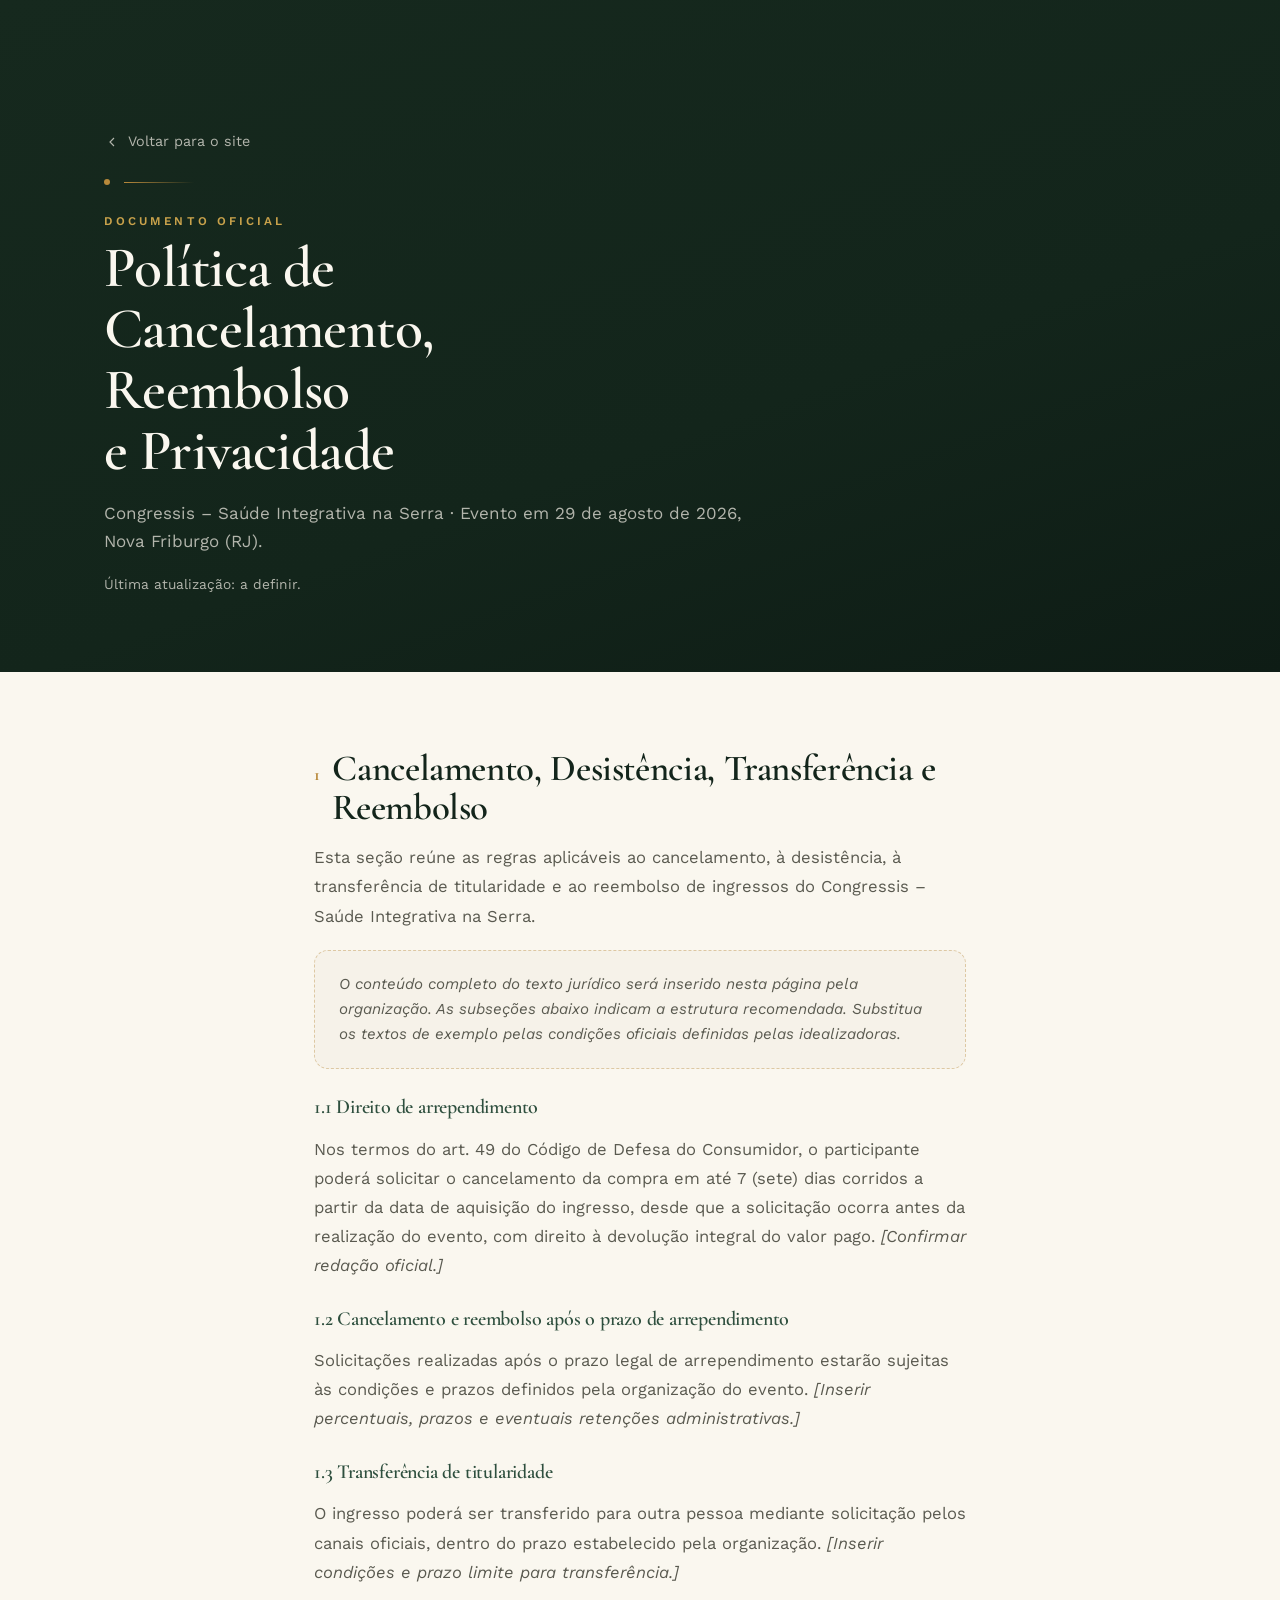
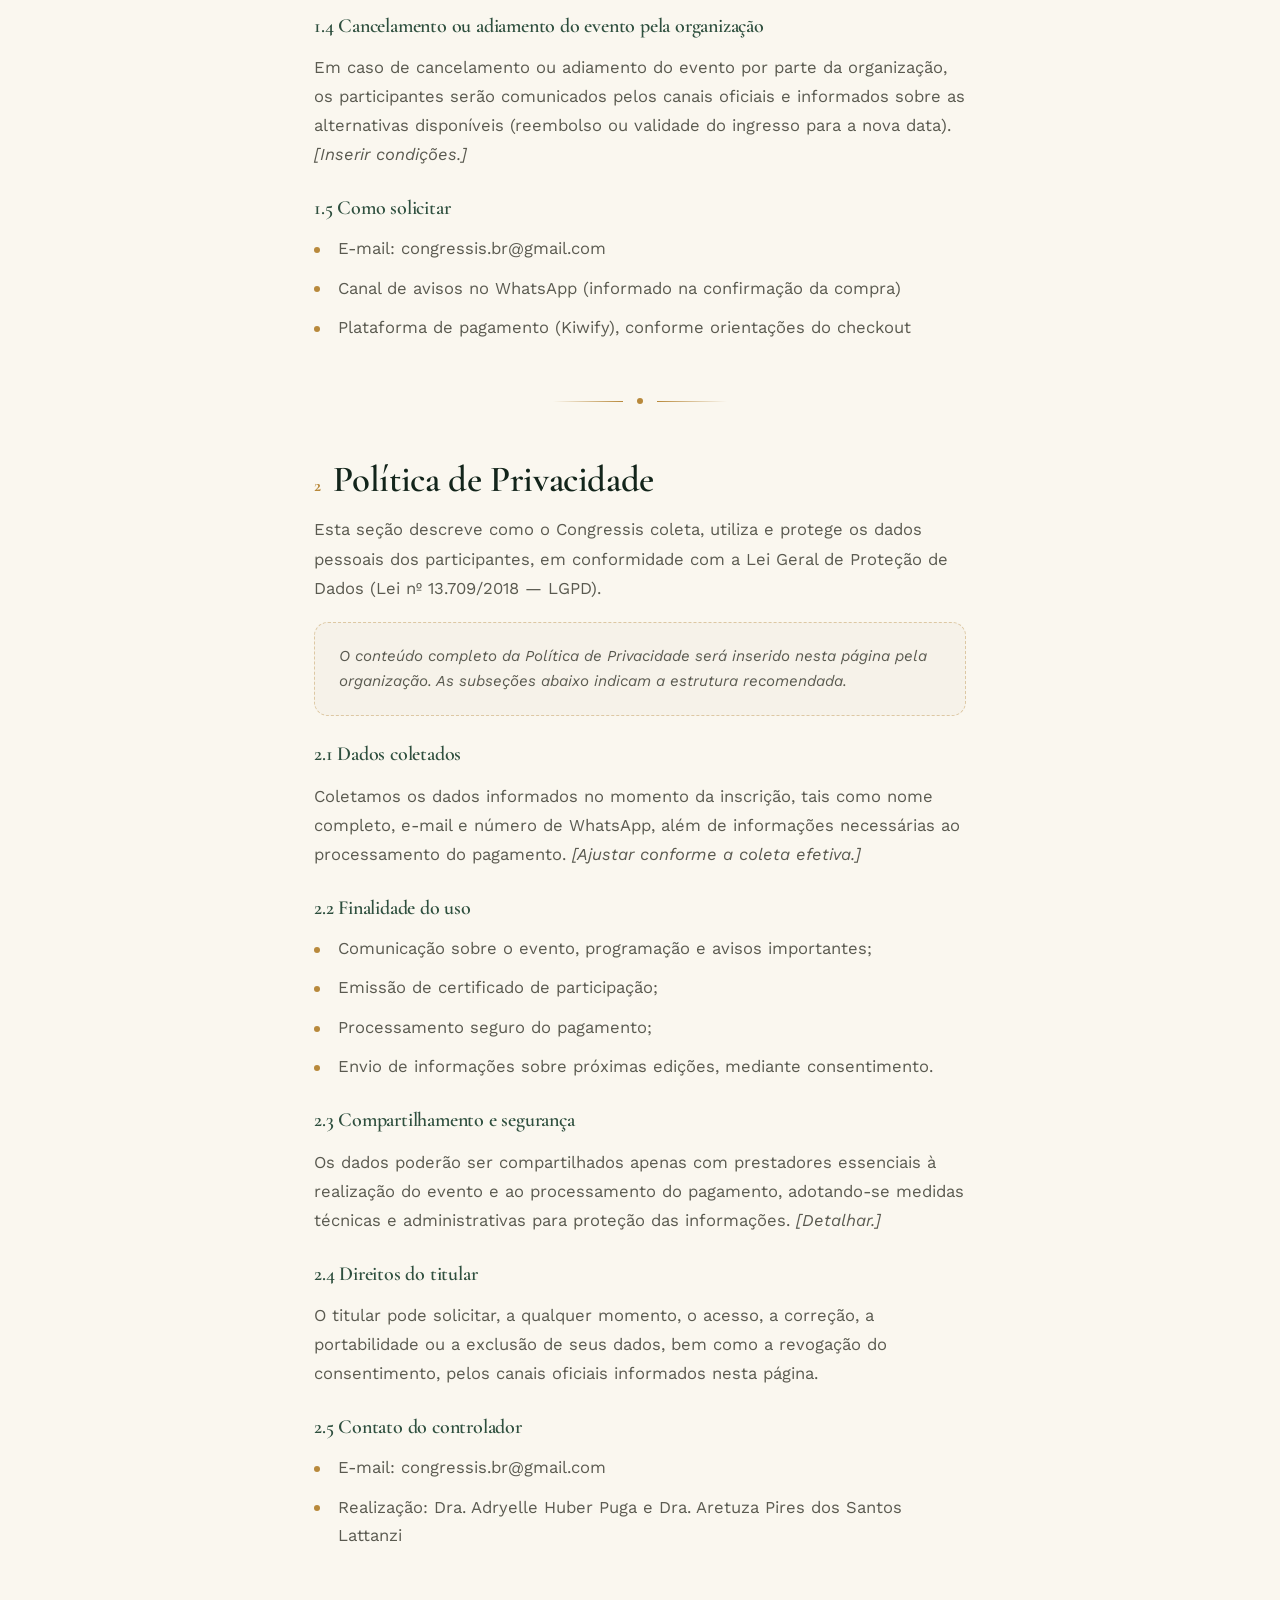
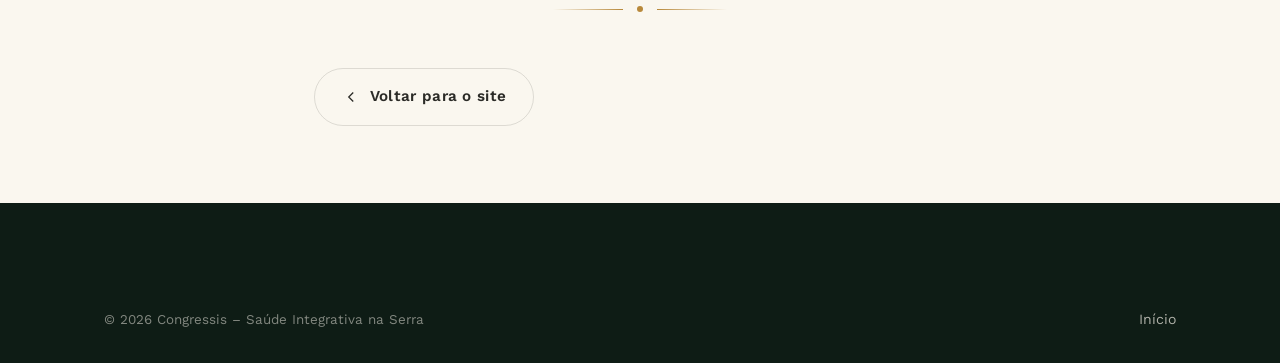
==== commit cd9c07a0: "feat: Rodada 3 — campos CPF/CEP/CNPJ, módulo apoiadores, ajustes visuais - Modal: 6 campos (Nome, CP" ====
--- a/politica-de-cancelamento.html
+++ b/politica-de-cancelamento.html
@@ -14,7 +14,7 @@
   .legal-hd .back{display:inline-flex;align-items:center;gap:.5rem;font-size:.9rem;color:rgba(246,242,233,.7);margin-bottom:1.6rem;transition:color .3s}
   .legal-hd .back:hover{color:var(--gold-light)}
   .legal-hd .back svg{width:16px;height:16px}
-  .legal-hd h1{font-size:clamp(2.2rem,5vw,3.6rem);max-width:20ch;margin-top:.3rem}
+  .legal-hd h1{font-size:clamp(1.5rem,5vw,3.6rem);max-width:20ch;margin-top:.3rem;text-wrap:balance}
   .legal-hd p{margin-top:1.1rem;color:rgba(246,242,233,.7);max-width:60ch}
   .legal-body{max-width:780px;margin-inline:auto;padding-block:clamp(3rem,6vw,5rem)}
   .legal-body h2{font-size:clamp(1.7rem,3.5vw,2.3rem);color:var(--green-deep);margin-top:2.8rem;display:flex;align-items:baseline;gap:.8rem}
--- a/styles.css
+++ b/styles.css
@@ -131,7 +131,9 @@
 }
 .hd-inner{display:flex;align-items:center;justify-content:space-between;gap:1.5rem}
 .brand{display:flex;align-items:center;gap:.7rem}
-.brand-logo{height:50px;width:auto;transition:height .4s var(--ease)}
+.brand-logo{height:44px;width:auto;transition:height .4s var(--ease)}
+.logo-light-hd{filter:none}
+.logo-dark-hd{height:40px}
 .nav{display:flex;align-items:center;gap:2rem}
 .nav a{
   font-size:.92rem;font-weight:500;color:rgba(246,242,233,.86);
@@ -511,6 +513,7 @@
 .modal-close svg{width:20px;height:20px}
 .modal-head{text-align:center;margin-bottom:1.8rem}
 .modal-head .emb{width:54px;margin:0 auto .9rem}
+.modal-logo{height:56px;width:auto;margin:0 auto 1rem;display:block}
 .modal-head h3{font-size:1.9rem;color:var(--green-deep)}
 .modal-head p{margin-top:.5rem;font-size:.95rem;color:var(--ink-soft)}
 .field{margin-bottom:1.1rem}
@@ -531,6 +534,10 @@
 .modal .btn{width:100%;justify-content:center}
 .modal-secure{margin-top:1rem;text-align:center;font-size:.82rem;color:var(--ink-soft);display:flex;align-items:center;justify-content:center;gap:.5rem}
 .modal-secure svg{width:14px;height:14px;color:var(--gold)}
+.field label .optional{font-weight:400;color:var(--ink-soft);font-size:.8em}
+.form-row{display:grid;grid-template-columns:1fr 1fr;gap:0 1rem}
+.form-row .field{margin-bottom:1.1rem}
+@media(max-width:480px){.form-row{grid-template-columns:1fr}}
 .modal-success{text-align:center;padding:1rem 0}
 .modal-success .ok{width:70px;height:70px;margin:0 auto 1.3rem;border-radius:50%;background:rgba(46,79,62,.12);display:grid;place-items:center;color:var(--green-mid)}
 .modal-success .ok svg{width:36px;height:36px}
@@ -649,3 +656,17 @@
 @media(prefers-reduced-motion:reduce){
   .stagger-child{opacity:1;transform:none;transition:none}
 }
+
+/* ============================================================
+   TIPOGRAFIA — orphan words + hyphens
+   ============================================================ */
+.head h2,.hero h1,.pilar h3,.viver-card h3,.speaker h3,.prop-card h3,.local-card .name,.modal-head h3,.modal-success h3,.cta-final h2{
+  text-wrap:balance
+}
+.sobre-body p,.head p.lead,.prop-card p,.cta-final p,.ideal-bio,.day-band p,.local-card .addr{
+  hyphens:auto;overflow-wrap:break-word
+}
+@media(max-width:620px){
+  .ideal-bio{font-size:.93rem}
+  .hero .sub{max-width:38ch}
+}
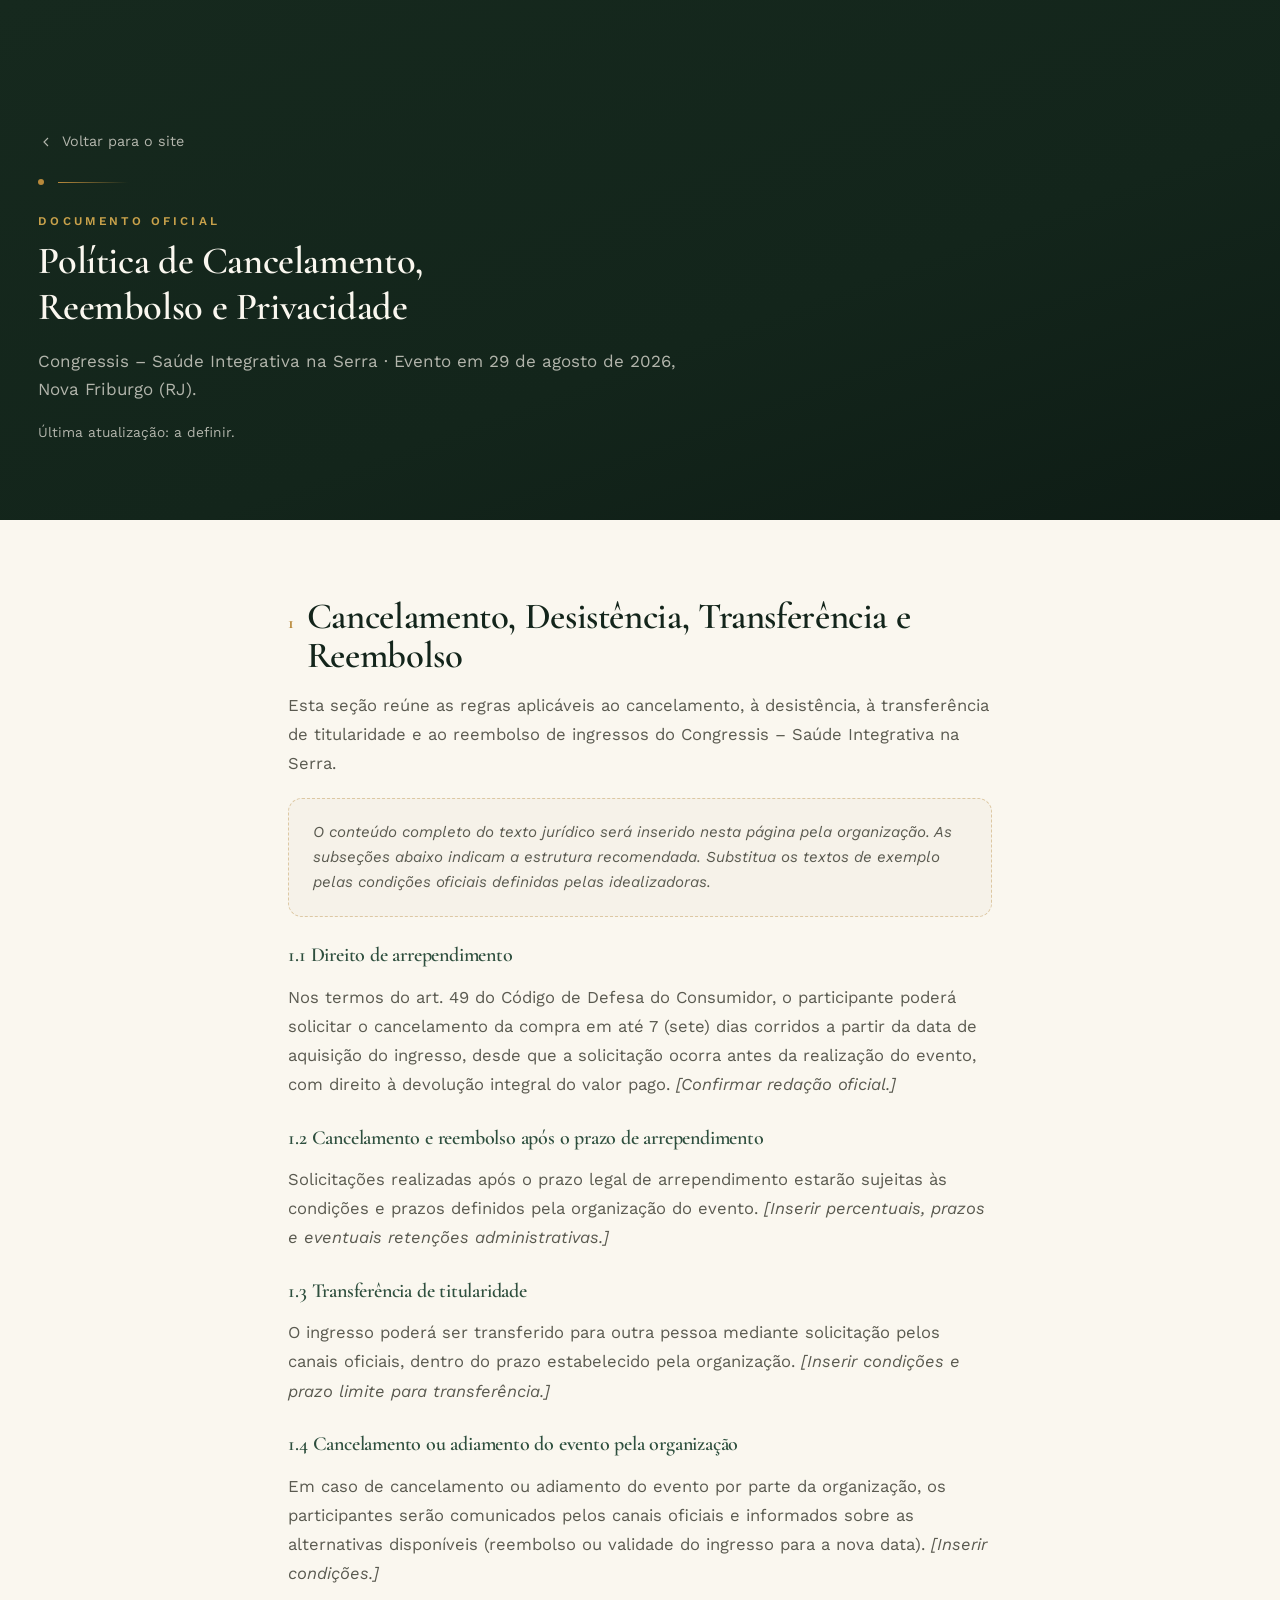
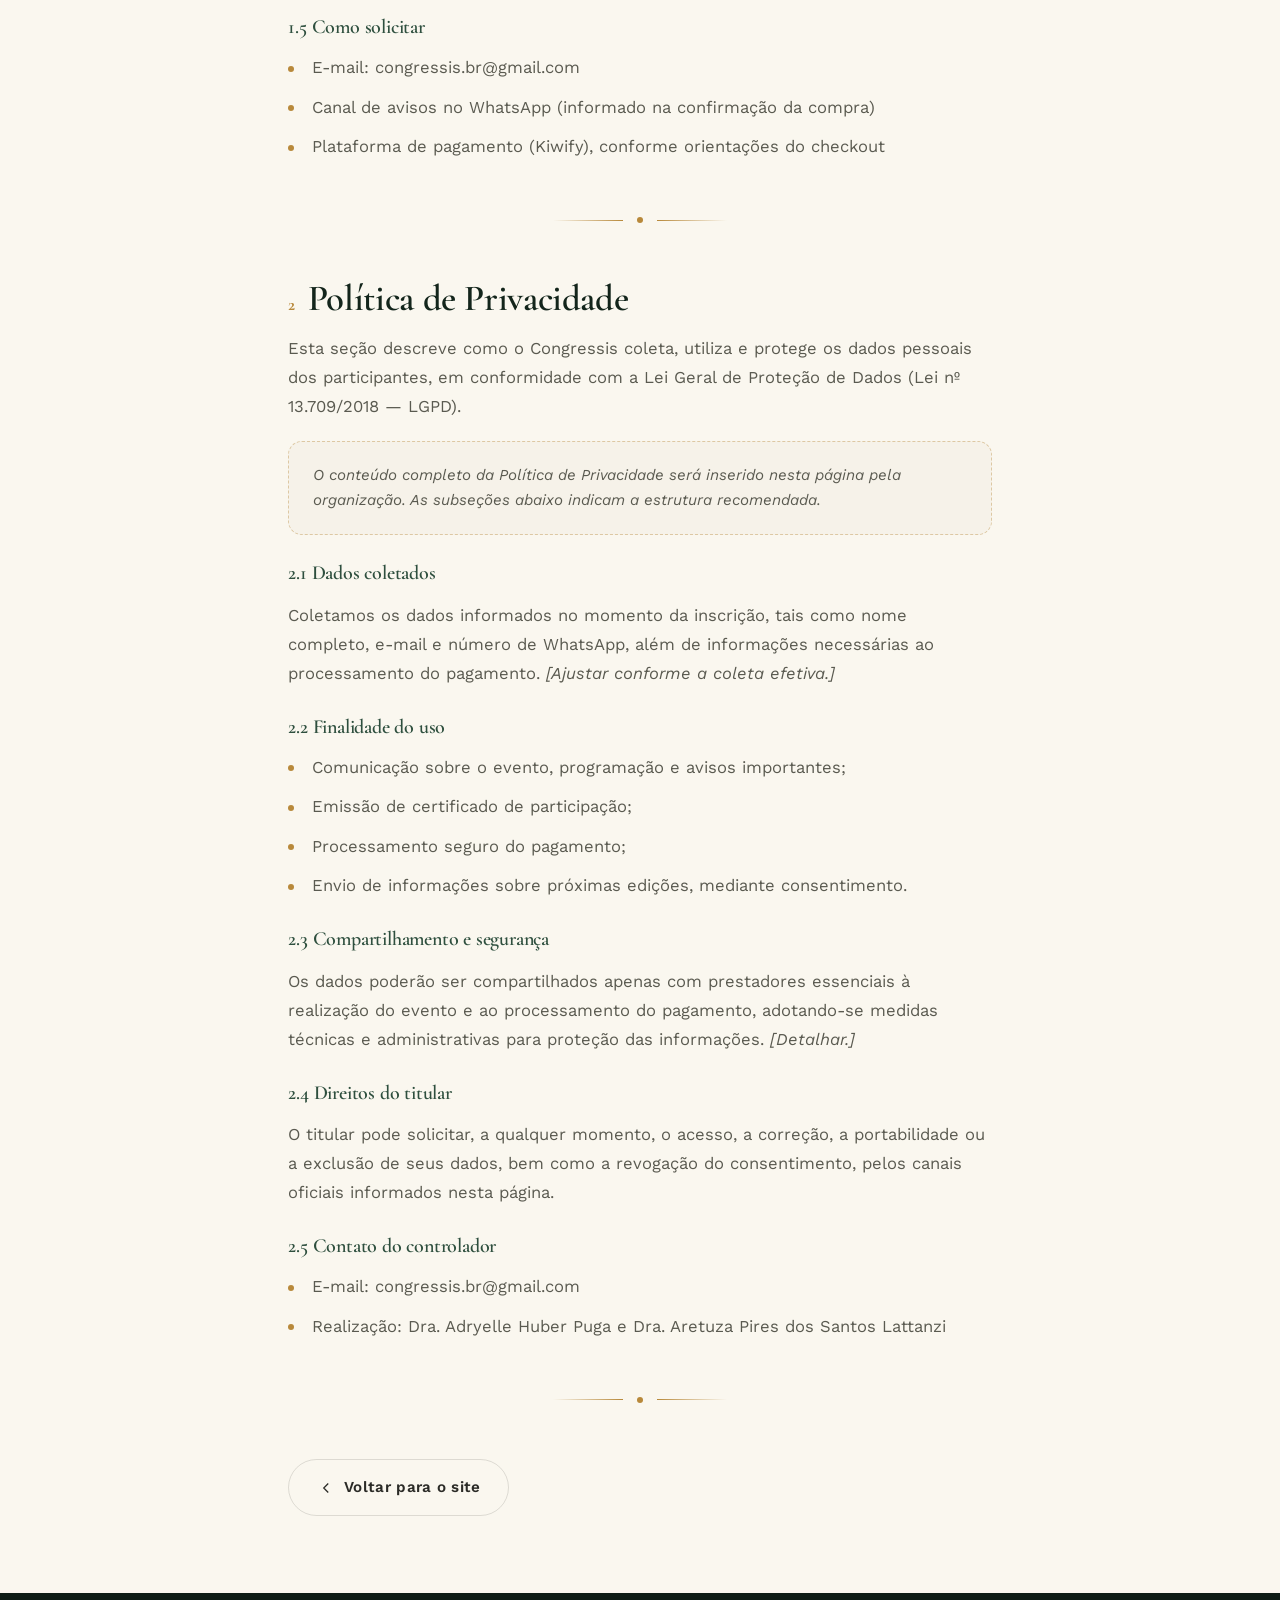
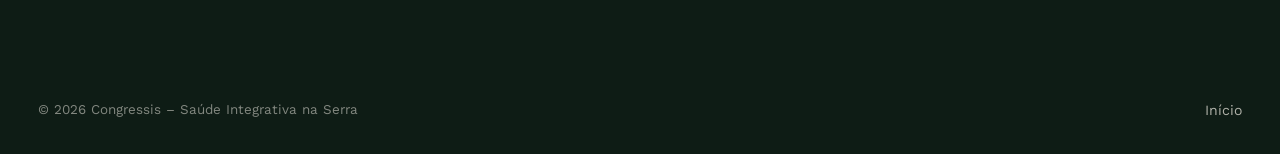
==== commit 45a7b114: "fix: script injection via function (constants bug) + política h1 smaller" ====
--- a/politica-de-cancelamento.html
+++ b/politica-de-cancelamento.html
@@ -14,7 +14,7 @@
   .legal-hd .back{display:inline-flex;align-items:center;gap:.5rem;font-size:.9rem;color:rgba(246,242,233,.7);margin-bottom:1.6rem;transition:color .3s}
   .legal-hd .back:hover{color:var(--gold-light)}
   .legal-hd .back svg{width:16px;height:16px}
-  .legal-hd h1{font-size:clamp(1.5rem,5vw,3.6rem);max-width:20ch;margin-top:.3rem;text-wrap:balance}
+  .legal-hd h1{font-size:clamp(1.4rem,3.2vw,2.4rem);max-width:28ch;margin-top:.3rem;text-wrap:balance;line-height:1.2}
   .legal-hd p{margin-top:1.1rem;color:rgba(246,242,233,.7);max-width:60ch}
   .legal-body{max-width:780px;margin-inline:auto;padding-block:clamp(3rem,6vw,5rem)}
   .legal-body h2{font-size:clamp(1.7rem,3.5vw,2.3rem);color:var(--green-deep);margin-top:2.8rem;display:flex;align-items:baseline;gap:.8rem}
--- a/styles.css
+++ b/styles.css
@@ -20,8 +20,8 @@
   --serif:"Cormorant Garamond", Georgia, serif;
   --sans:"Work Sans", system-ui, sans-serif;
 
-  --maxw:1200px;
-  --pad:clamp(1.25rem, 5vw, 4rem);
+  --maxw:1400px;
+  --pad:clamp(1.25rem, 3vw, 2.5rem);
   --r:18px;
   --ease:cubic-bezier(.22,.61,.36,1);
 }
@@ -131,9 +131,9 @@
 }
 .hd-inner{display:flex;align-items:center;justify-content:space-between;gap:1.5rem}
 .brand{display:flex;align-items:center;gap:.7rem}
-.brand-logo{height:44px;width:auto;transition:height .4s var(--ease)}
+.brand-logo{height:64px;width:auto;transition:height .4s var(--ease)}
 .logo-light-hd{filter:none}
-.logo-dark-hd{height:40px}
+.logo-dark-hd{height:58px}
 .nav{display:flex;align-items:center;gap:2rem}
 .nav a{
   font-size:.92rem;font-weight:500;color:rgba(246,242,233,.86);
@@ -145,7 +145,7 @@
 .hd-cta{display:flex;align-items:center;gap:.9rem}
 
 .hd.scrolled{background:rgba(250,247,239,.95);backdrop-filter:blur(14px);box-shadow:0 1px 0 var(--line-soft);padding-block:.7rem}
-.hd.scrolled .brand-logo{height:44px}
+.hd.scrolled .brand-logo{height:64px}
 .hd.scrolled .nav a{color:var(--ink-soft)}
 .hd.scrolled .nav a:hover{color:var(--green-deep)}
 .hd .logo-light-hd{display:block}
@@ -262,20 +262,20 @@
    ============================================================ */
 .pilares{display:grid;grid-template-columns:repeat(5,1fr);gap:1.2rem;margin-top:3.5rem}
 .pilar{
-  padding:2.8rem 1.6rem 2.4rem;border-radius:var(--r);background:var(--cream-2);
+  padding:2rem 1.4rem 1.8rem;border-radius:var(--r);background:var(--cream-2);
   border:1px solid var(--line-soft);text-align:center;
   transition:transform .4s var(--ease),box-shadow .4s var(--ease),border-color .4s var(--ease);
 }
 .pilar:hover{transform:translateY(-8px);box-shadow:0 28px 56px -30px rgba(19,37,27,.38);border-color:rgba(184,137,59,.45)}
 .pilar-ic{
-  width:68px;height:68px;margin:0 auto 1.6rem;border-radius:50%;
+  width:54px;height:54px;margin:0 auto 1.2rem;border-radius:50%;
   display:grid;place-items:center;background:rgba(184,137,59,.1);color:var(--gold);
   border:1px solid rgba(184,137,59,.3);
   transition:background .4s var(--ease),border-color .4s var(--ease);
 }
 .pilar:hover .pilar-ic{background:rgba(184,137,59,.18);border-color:rgba(184,137,59,.55)}
-.pilar-ic svg{width:32px;height:32px}
-.pilar h3{font-size:1.45rem;color:var(--green-deep)}
+.pilar-ic svg{width:24px;height:24px}
+.pilar h3{font-size:1.3rem;color:var(--green-deep)}
 .pilar p{margin-top:.3rem;font-size:.9rem;color:var(--ink-soft)}
 
 /* ============================================================
@@ -295,7 +295,7 @@
 /* ============================================================
    VIVER — uniform 3-col grid
    ============================================================ */
-.viver-grid{display:grid;grid-template-columns:repeat(3,1fr);gap:1.1rem;margin-top:3.5rem}
+.viver-grid{display:grid;grid-template-columns:repeat(4,1fr);gap:1.1rem;margin-top:3.5rem}
 .viver-card{
   padding:2rem 1.8rem;border-radius:var(--r);
   background:linear-gradient(160deg,rgba(255,255,255,.05),rgba(255,255,255,.01));
@@ -359,12 +359,33 @@
 /* ============================================================
    DIFERENCIAIS
    ============================================================ */
-.dif-grid{display:grid;grid-template-columns:repeat(3,1fr);gap:1.3rem;margin-top:3.5rem}
-.dif{padding:2rem 1.8rem;border-radius:var(--r);background:var(--cream-2);border:1px solid var(--line-soft);transition:.35s var(--ease)}
-.dif:hover{border-color:rgba(184,137,59,.4);box-shadow:0 20px 44px -28px rgba(19,37,27,.3)}
-.dif-num{font-family:var(--serif);font-size:1.1rem;color:var(--gold);font-weight:700;letter-spacing:.05em}
-.dif h3{margin-top:.7rem;font-size:1.45rem;color:var(--green-deep)}
-.dif p{margin-top:.55rem;font-size:.97rem;color:var(--ink-soft)}
+.dif-grid{display:grid;grid-template-columns:repeat(4,1fr);gap:1.6rem;margin-top:3.5rem}
+.dif{
+  padding:2.2rem 2rem 2rem;
+  border-radius:var(--r);
+  background:var(--cream-2);
+  border:1px solid var(--line-soft);
+  border-top:3px solid var(--gold-pale);
+  transition:.35s var(--ease);
+  display:flex;
+  flex-direction:column;
+}
+.dif:hover{
+  border-top-color:var(--gold);
+  border-color:rgba(184,137,59,.35);
+  box-shadow:0 24px 48px -20px rgba(19,37,27,.18);
+  transform:translateY(-4px);
+}
+.dif-num{
+  font-family:var(--serif);
+  font-size:2.2rem;
+  color:rgba(184,137,59,.25);
+  font-weight:700;
+  line-height:1;
+  letter-spacing:-.02em;
+}
+.dif h3{margin-top:.9rem;font-size:1.35rem;color:var(--green-deep);line-height:1.25;font-weight:600}
+.dif p{margin-top:.65rem;font-size:.98rem;color:var(--ink-soft);line-height:1.65;flex:1}
 
 /* ============================================================
    LOCAL
@@ -445,9 +466,25 @@
 .support-group .gh{display:flex;align-items:center;gap:1rem;margin-bottom:1.3rem}
 .support-group .gh h3{font-size:1.25rem;color:var(--green-deep);white-space:nowrap}
 .support-group .gh .ln{flex:1;height:1px;background:var(--line-soft)}
-.logo-grid{display:grid;grid-template-columns:repeat(auto-fill,minmax(150px,1fr));gap:1rem}
-.logo-slot{aspect-ratio:16/9;border-radius:12px;border:1px dashed rgba(184,137,59,.4);background:var(--cream-2);display:grid;place-items:center}
+.logo-grid{display:grid;grid-template-columns:repeat(auto-fill,minmax(160px,1fr));gap:1rem}
+.logo-slot{border-radius:12px;border:none;background:transparent;display:grid;place-items:center;padding:.8rem;min-height:120px;transition:box-shadow .25s,transform .25s}
+.logo-slot img{width:100%;height:100px;object-fit:contain;display:block}
+.logo-slot:has(img):hover{box-shadow:none;transform:none}
 .logo-slot span{font-family:ui-monospace,monospace;font-size:.68rem;letter-spacing:.1em;color:var(--ink-soft);opacity:.55;text-transform:uppercase}
+/* Apoio institucional — bloco destacado */
+.gh--center{justify-content:flex-start;margin-bottom:2rem}
+.gh--center h3{font-size:1.4rem}
+.logo-grid--center{max-width:300px;margin:0;grid-template-columns:1fr}
+.logo-slot--lg{aspect-ratio:2/1;padding:1.4rem;border:none;background:transparent;box-shadow:none}
+.logo-slot--lg img{max-height:90px;max-width:220px}
+.logo-slot--lg:hover{transform:none;box-shadow:none}@media(max-width:768px){
+  .gh--center{justify-content:center}
+  .logo-grid--center{margin:0 auto}
+}
+/* Sub-blocos Patrocínio / Expositores */
+.support-subgrid{display:grid;grid-template-columns:1fr 1fr;gap:2rem}
+.support-sub-label{display:block;font-size:.78rem;font-weight:600;letter-spacing:.14em;text-transform:uppercase;color:var(--ink-soft);margin-bottom:.8rem}
+@media(max-width:600px){.support-subgrid{grid-template-columns:1fr}}
 
 /* ============================================================
    FAQ
@@ -477,6 +514,22 @@
 .cta-final h2 em{font-style:italic;color:var(--gold-light)}
 .cta-final p{max-width:60ch;margin:1.4rem auto 0;font-size:1.1rem;color:rgba(246,242,233,.82)}
 .cta-final .btn{margin-top:2.4rem}
+
+/* ============================================================
+   BACK TO TOP
+   ============================================================ */
+.back-top{
+  position:fixed;bottom:1.8rem;right:1.8rem;z-index:50;
+  width:44px;height:44px;border-radius:50%;
+  background:var(--green-deep);color:var(--gold-light);
+  display:grid;place-items:center;
+  box-shadow:0 4px 16px rgba(0,0,0,.25);
+  opacity:0;transform:translateY(12px);pointer-events:none;
+  transition:opacity .3s,transform .3s;
+}
+.back-top.visible{opacity:1;transform:translateY(0);pointer-events:auto}
+.back-top:hover{background:var(--green-mid);transform:translateY(-2px)}
+.back-top svg{width:20px;height:20px}
 
 /* ============================================================
    FOOTER
@@ -511,11 +564,21 @@
 .modal-close{position:absolute;top:1.1rem;right:1.1rem;width:38px;height:38px;border-radius:50%;display:grid;place-items:center;color:var(--ink-soft);transition:.3s}
 .modal-close:hover{background:var(--cream-3);color:var(--green-deep)}
 .modal-close svg{width:20px;height:20px}
-.modal-head{text-align:center;margin-bottom:1.8rem}
+.modal-head{text-align:center;margin-bottom:1.2rem}
 .modal-head .emb{width:54px;margin:0 auto .9rem}
-.modal-logo{height:56px;width:auto;margin:0 auto 1rem;display:block}
-.modal-head h3{font-size:1.9rem;color:var(--green-deep)}
-.modal-head p{margin-top:.5rem;font-size:.95rem;color:var(--ink-soft)}
+.modal-head h3{font-size:1.7rem;color:var(--green-deep)}
+.modal-head p{margin-top:.4rem;font-size:.9rem;color:var(--ink-soft)}
+@media(max-height:700px),(max-width:480px){
+  .modal-card{padding:1.2rem 1.1rem}
+  .modal-head{margin-bottom:.8rem}
+  .modal-head h3{font-size:1.45rem}
+  .field{margin-bottom:.7rem}
+  .field label{font-size:.78rem;margin-bottom:.3rem}
+  .field input{padding:.55rem .7rem;font-size:.9rem}
+  .consent{margin:.8rem 0}
+  .consent span{font-size:.78rem}
+  .modal-secure{margin-top:.6rem;font-size:.75rem}
+}
 .field{margin-bottom:1.1rem}
 .field label{display:block;font-size:.84rem;font-weight:600;color:var(--green-deep);margin-bottom:.45rem}
 .field input{
@@ -559,7 +622,7 @@
    ============================================================ */
 @media(max-width:1080px){
   .pilares{grid-template-columns:repeat(3,1fr)}
-  .viver-grid{grid-template-columns:repeat(2,1fr)}
+  .viver-grid{grid-template-columns:repeat(2,1fr);}
   .speakers{grid-template-columns:repeat(2,1fr)}
   .dif-grid{grid-template-columns:repeat(2,1fr)}
 }
@@ -587,12 +650,13 @@
 }
 @media(max-width:620px){
   body{font-size:16px}
-  .pilares{grid-template-columns:1fr}
-  .pilares .pilar:nth-child(5){grid-column:auto}
+  .pilares{grid-template-columns:1fr 1fr}
+  .pilares .pilar:nth-child(5){grid-column:span 2}
   .viver-grid{grid-template-columns:1fr}
   .speakers{grid-template-columns:1fr;gap:3rem}
   .dif-grid{grid-template-columns:1fr}
-  .day-band .note{margin-left:0;width:100%}
+  .day-band{justify-content:center;text-align:center}
+  .day-band .note{margin-left:0;width:100%;text-align:center}
   .ft-grid{grid-template-columns:1fr}
   .ft-brand{grid-column:auto}
   .ft-bottom{flex-direction:column;align-items:flex-start}
@@ -601,8 +665,8 @@
   .hero-meta{flex-direction:column;gap:.8rem}
 }
 @media(max-width:400px){
-  .pilares{grid-template-columns:1fr}
-  .pilares .pilar:nth-child(5){grid-column:auto}
+  .pilares{grid-template-columns:1fr 1fr}
+  .pilares .pilar:nth-child(5){grid-column:span 2}
   .hero h1{font-size:2rem}
 }
 
